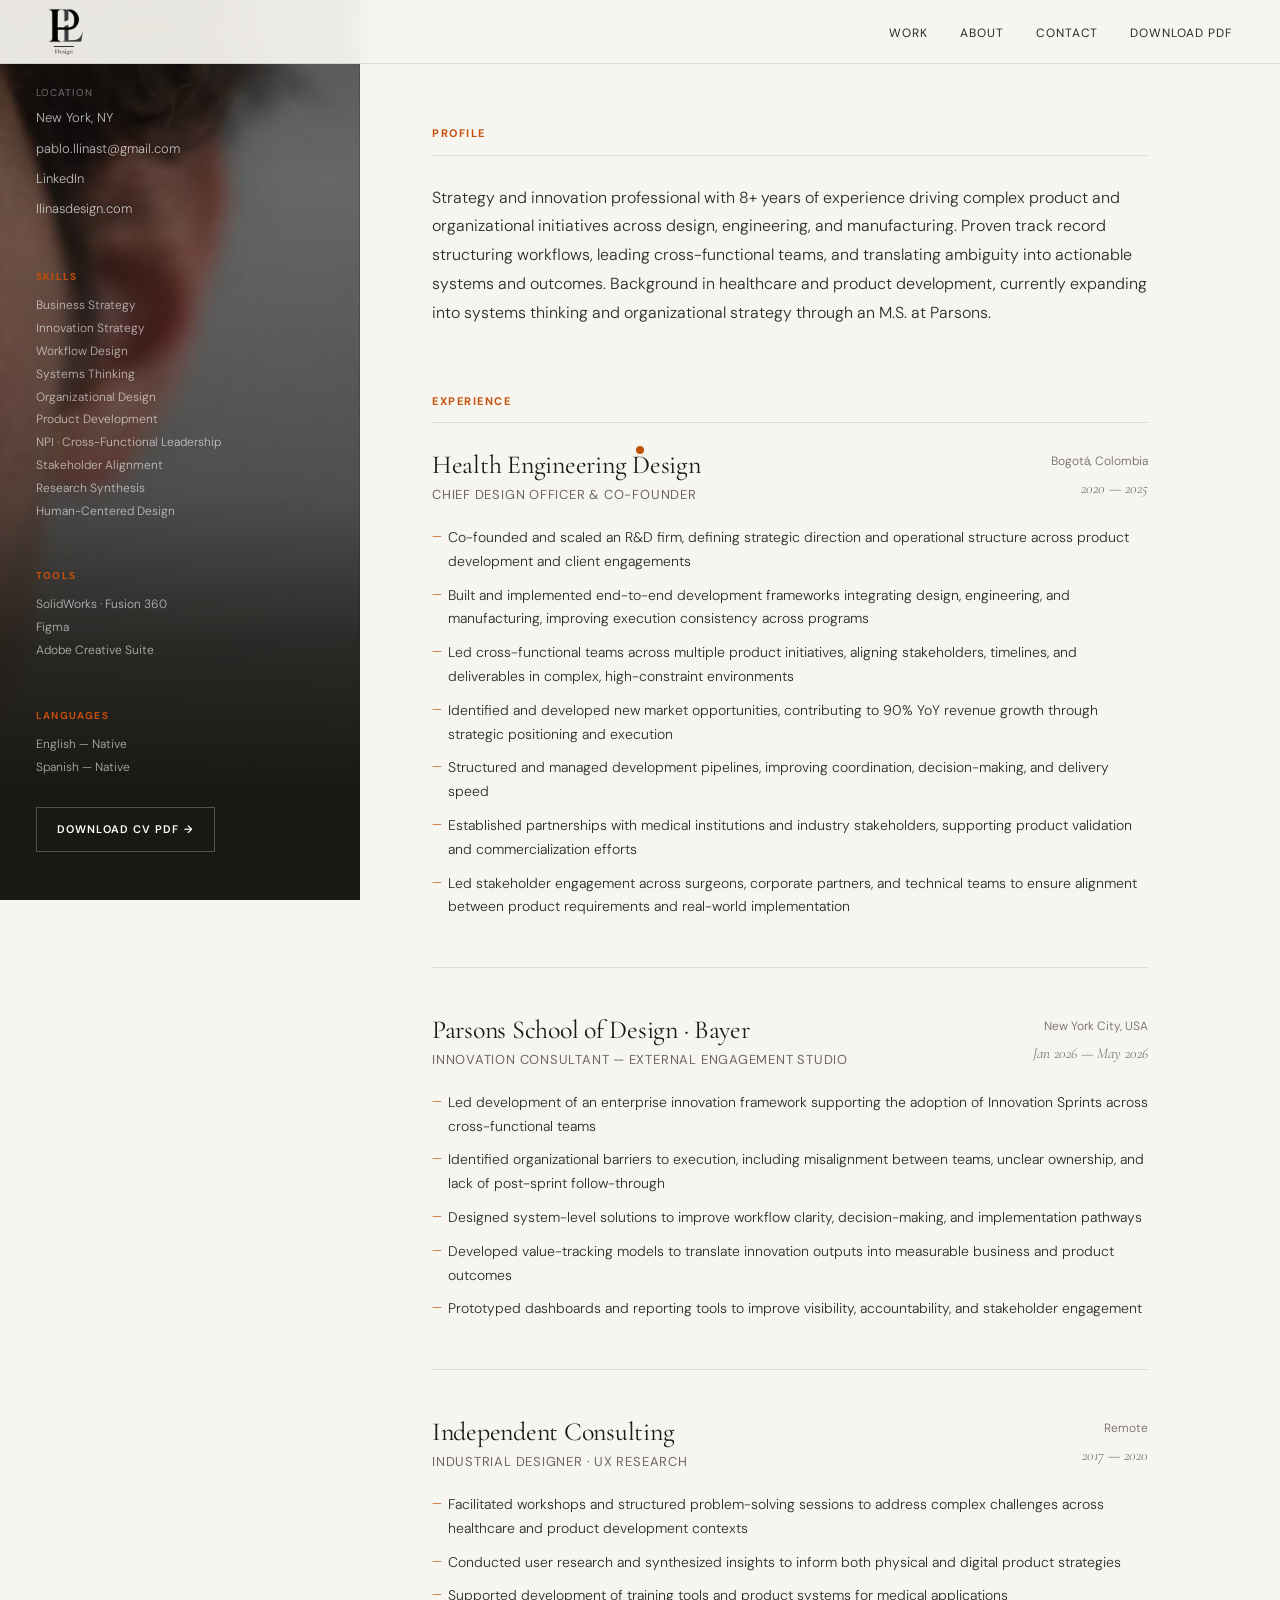
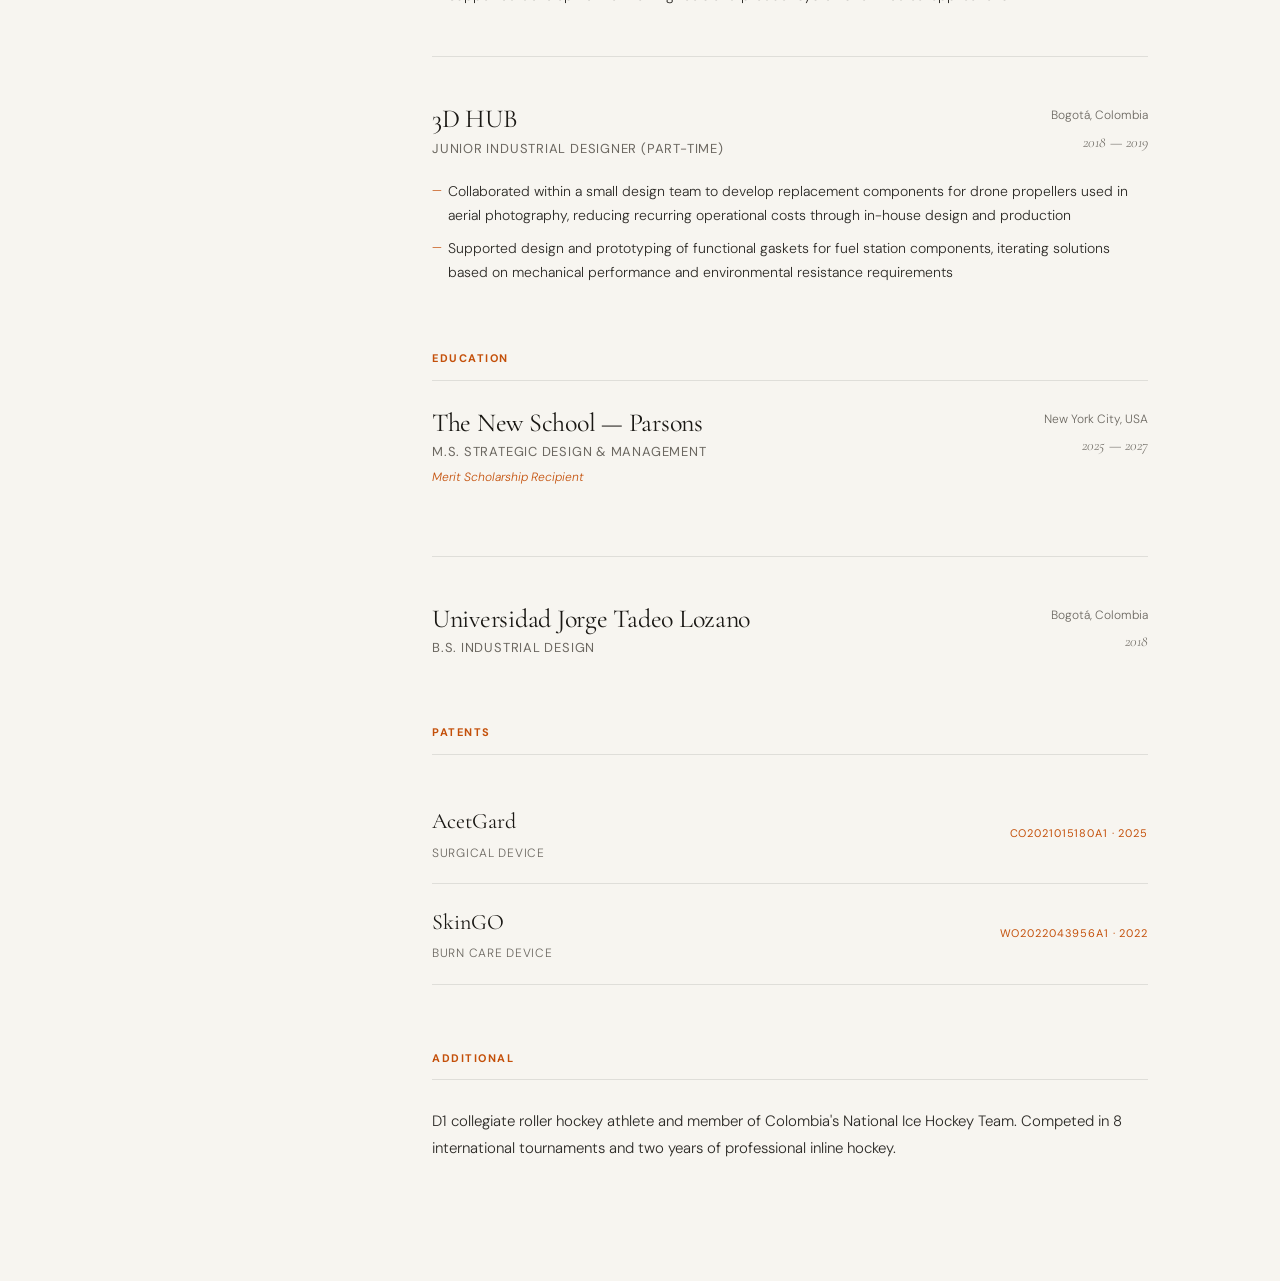
==== cv.html @ 73ed180d "CV: full-height photo background, fixed nav, remove AI tools Co-Authored-By: Claude Sonnet 4.6 <nore" ====
<!DOCTYPE html>
<html lang="en">
<head>
  <meta charset="UTF-8">
  <meta name="viewport" content="width=device-width, initial-scale=1.0">
  <title>CV — Pablo Llinas</title>
  <meta name="description" content="Pablo Llinas — Strategy and innovation professional. CV and background.">
  <link rel="icon" type="image/svg+xml" href="images/favicon.svg">
  <link rel="stylesheet" href="css/style.css">
  <link rel="stylesheet" href="css/cv.css">
</head>

<body class="cv-page">

  <!-- NAV -->
  <header class="nav" role="banner">
    <a href="index.html" class="nav__logo" aria-label="Pablo Llinas — Home">
      <img src="images/logo-pl-light.png" class="nav__logo-img nav__logo-img--light" alt="PL">
      <img src="images/logo-pl-dark.png"  class="nav__logo-img nav__logo-img--dark"  alt="PL">
    </a>
    <nav aria-label="Primary navigation">
      <ul class="nav__links">
        <li><a href="index.html#work"    class="nav__link">Work</a></li>
        <li><a href="index.html#about"   class="nav__link">About</a></li>
        <li><a href="index.html#contact" class="nav__link">Contact</a></li>
        <li>
          <a href="files/pablo-llinas-cv.pdf"
             class="nav__link nav__link--cta"
             target="_blank"
             rel="noopener noreferrer">Download PDF</a>
        </li>
      </ul>
    </nav>
  </header>

  <!-- CV LAYOUT -->
  <main class="cv-main">

    <!-- LEFT SIDEBAR — Portrait -->
    <aside class="cv-sidebar">
      <div class="cv-sidebar__photo-wrap">
        <img src="images/cv-hero.jpg" alt="Pablo Llinas" class="cv-sidebar__photo">
        <div class="cv-sidebar__photo-overlay"></div>
      </div>

      <div class="cv-sidebar__info">
        <h1 class="cv-sidebar__name">Pablo<br>Llinas</h1>
        <p class="cv-sidebar__title">Strategy · Innovation · Product</p>

        <div class="cv-sidebar__divider"></div>

        <ul class="cv-sidebar__contact">
          <li>
            <span class="cv-sidebar__contact-label">Location</span>
            <span class="cv-sidebar__contact-value">New York, NY</span>
          </li>
          <li>
            <a href="mailto:pablo.llinast@gmail.com" class="cv-sidebar__contact-link">
              pablo.llinast@gmail.com
            </a>
          </li>
          <li>
            <a href="https://www.linkedin.com/in/pablo-llinas-tono/" class="cv-sidebar__contact-link" target="_blank" rel="noopener noreferrer">
              LinkedIn
            </a>
          </li>
          <li>
            <a href="index.html" class="cv-sidebar__contact-link">
              llinasdesign.com
            </a>
          </li>
        </ul>

        <div class="cv-sidebar__divider"></div>

        <div class="cv-sidebar__skills">
          <p class="cv-sidebar__skills-label">Skills</p>
          <ul class="cv-sidebar__skills-list">
            <li>Business Strategy</li>
            <li>Innovation Strategy</li>
            <li>Workflow Design</li>
            <li>Systems Thinking</li>
            <li>Organizational Design</li>
            <li>Product Development</li>
            <li>NPI · Cross-Functional Leadership</li>
            <li>Stakeholder Alignment</li>
            <li>Research Synthesis</li>
            <li>Human-Centered Design</li>
          </ul>
        </div>

        <div class="cv-sidebar__divider"></div>

        <div class="cv-sidebar__tools">
          <p class="cv-sidebar__skills-label">Tools</p>
          <ul class="cv-sidebar__skills-list">
            <li>SolidWorks · Fusion 360</li>
            <li>Figma</li>
            <li>Adobe Creative Suite</li>
          </ul>
        </div>


        <div class="cv-sidebar__divider"></div>

        <div class="cv-sidebar__languages">
          <p class="cv-sidebar__skills-label">Languages</p>
          <ul class="cv-sidebar__skills-list">
            <li>English — Native</li>
            <li>Spanish — Native</li>
          </ul>
        </div>

        <div class="cv-sidebar__download">
          <a href="files/pablo-llinas-cv.pdf" class="cv-download-btn" target="_blank" rel="noopener noreferrer">
            Download CV PDF →
          </a>
        </div>
      </div>
    </aside>

    <!-- RIGHT CONTENT — CV Body -->
    <div class="cv-content">

      <!-- Profile -->
      <section class="cv-section">
        <p class="cv-section__eyebrow">Profile</p>
        <p class="cv-section__body cv-section__body--lead">
          Strategy and innovation professional with 8+ years of experience driving complex product and organizational initiatives across design, engineering, and manufacturing. Proven track record structuring workflows, leading cross-functional teams, and translating ambiguity into actionable systems and outcomes. Background in healthcare and product development, currently expanding into systems thinking and organizational strategy through an M.S. at Parsons.
        </p>
      </section>

      <!-- Experience -->
      <section class="cv-section">
        <p class="cv-section__eyebrow">Experience</p>

        <div class="cv-role">
          <div class="cv-role__header">
            <div class="cv-role__left">
              <h2 class="cv-role__company">Health Engineering Design</h2>
              <p class="cv-role__title">Chief Design Officer & Co-Founder</p>
            </div>
            <div class="cv-role__right">
              <p class="cv-role__location">Bogotá, Colombia</p>
              <p class="cv-role__date">2020 — 2025</p>
            </div>
          </div>
          <ul class="cv-role__bullets">
            <li>Co-founded and scaled an R&D firm, defining strategic direction and operational structure across product development and client engagements</li>
            <li>Built and implemented end-to-end development frameworks integrating design, engineering, and manufacturing, improving execution consistency across programs</li>
            <li>Led cross-functional teams across multiple product initiatives, aligning stakeholders, timelines, and deliverables in complex, high-constraint environments</li>
            <li>Identified and developed new market opportunities, contributing to 90% YoY revenue growth through strategic positioning and execution</li>
            <li>Structured and managed development pipelines, improving coordination, decision-making, and delivery speed</li>
            <li>Established partnerships with medical institutions and industry stakeholders, supporting product validation and commercialization efforts</li>
            <li>Led stakeholder engagement across surgeons, corporate partners, and technical teams to ensure alignment between product requirements and real-world implementation</li>
          </ul>
        </div>

        <div class="cv-role">
          <div class="cv-role__header">
            <div class="cv-role__left">
              <h2 class="cv-role__company">Parsons School of Design · Bayer</h2>
              <p class="cv-role__title">Innovation Consultant — External Engagement Studio</p>
            </div>
            <div class="cv-role__right">
              <p class="cv-role__location">New York City, USA</p>
              <p class="cv-role__date">Jan 2026 — May 2026</p>
            </div>
          </div>
          <ul class="cv-role__bullets">
            <li>Led development of an enterprise innovation framework supporting the adoption of Innovation Sprints across cross-functional teams</li>
            <li>Identified organizational barriers to execution, including misalignment between teams, unclear ownership, and lack of post-sprint follow-through</li>
            <li>Designed system-level solutions to improve workflow clarity, decision-making, and implementation pathways</li>
            <li>Developed value-tracking models to translate innovation outputs into measurable business and product outcomes</li>
            <li>Prototyped dashboards and reporting tools to improve visibility, accountability, and stakeholder engagement</li>
          </ul>
        </div>

        <div class="cv-role">
          <div class="cv-role__header">
            <div class="cv-role__left">
              <h2 class="cv-role__company">Independent Consulting</h2>
              <p class="cv-role__title">Industrial Designer · UX Research</p>
            </div>
            <div class="cv-role__right">
              <p class="cv-role__location">Remote</p>
              <p class="cv-role__date">2017 — 2020</p>
            </div>
          </div>
          <ul class="cv-role__bullets">
            <li>Facilitated workshops and structured problem-solving sessions to address complex challenges across healthcare and product development contexts</li>
            <li>Conducted user research and synthesized insights to inform both physical and digital product strategies</li>
            <li>Supported development of training tools and product systems for medical applications</li>
          </ul>
        </div>

        <div class="cv-role">
          <div class="cv-role__header">
            <div class="cv-role__left">
              <h2 class="cv-role__company">3D HUB</h2>
              <p class="cv-role__title">Junior Industrial Designer (Part-Time)</p>
            </div>
            <div class="cv-role__right">
              <p class="cv-role__location">Bogotá, Colombia</p>
              <p class="cv-role__date">2018 — 2019</p>
            </div>
          </div>
          <ul class="cv-role__bullets">
            <li>Collaborated within a small design team to develop replacement components for drone propellers used in aerial photography, reducing recurring operational costs through in-house design and production</li>
            <li>Supported design and prototyping of functional gaskets for fuel station components, iterating solutions based on mechanical performance and environmental resistance requirements</li>
          </ul>
        </div>

      </section>

      <!-- Education -->
      <section class="cv-section">
        <p class="cv-section__eyebrow">Education</p>

        <div class="cv-role">
          <div class="cv-role__header">
            <div class="cv-role__left">
              <h2 class="cv-role__company">The New School — Parsons</h2>
              <p class="cv-role__title">M.S. Strategic Design & Management</p>
              <p class="cv-role__note">Merit Scholarship Recipient</p>
            </div>
            <div class="cv-role__right">
              <p class="cv-role__location">New York City, USA</p>
              <p class="cv-role__date">2025 — 2027</p>
            </div>
          </div>
        </div>

        <div class="cv-role">
          <div class="cv-role__header">
            <div class="cv-role__left">
              <h2 class="cv-role__company">Universidad Jorge Tadeo Lozano</h2>
              <p class="cv-role__title">B.S. Industrial Design</p>
            </div>
            <div class="cv-role__right">
              <p class="cv-role__location">Bogotá, Colombia</p>
              <p class="cv-role__date">2018</p>
            </div>
          </div>
        </div>
      </section>

      <!-- Patents -->
      <section class="cv-section">
        <p class="cv-section__eyebrow">Patents</p>

        <div class="cv-patents">
          <div class="cv-patent">
            <div class="cv-patent__left">
              <p class="cv-patent__name">AcetGard</p>
              <p class="cv-patent__desc">Surgical Device</p>
            </div>
            <p class="cv-patent__number">CO2021015180A1 · 2025</p>
          </div>
          <div class="cv-patent">
            <div class="cv-patent__left">
              <p class="cv-patent__name">SkinGO</p>
              <p class="cv-patent__desc">Burn Care Device</p>
            </div>
            <p class="cv-patent__number">WO2022043956A1 · 2022</p>
          </div>
        </div>
      </section>

      <!-- Additional -->
      <section class="cv-section cv-section--last">
        <p class="cv-section__eyebrow">Additional</p>
        <p class="cv-section__body">
          D1 collegiate roller hockey athlete and member of Colombia's National Ice Hockey Team. Competed in 8 international tournaments and two years of professional inline hockey.
        </p>
      </section>

    </div>
  </main>

  <script src="js/main.js" defer></script>

</body>
</html>
---- css/style.css ----
/* =============================================================================
   PABLO LLINAS — Portfolio
   style.css
   ============================================================================= */

/* --- Google Fonts ---------------------------------------------------------- */
@import url('https://fonts.googleapis.com/css2?family=Cormorant+Garamond:ital,wght@0,300;0,400;0,500;0,600;1,300;1,400;1,500;1,600&family=DM+Sans:wght@300;400;500&display=swap');


/* =============================================================================
   CUSTOM PROPERTIES
   ============================================================================= */
:root {
  /* Colors */
  --white:          #FFFFFF;
  --off-white:      #F7F5F0;
  --black:          #000000;
  --warm-black:     #1A1814;
  --dark-charcoal:  #2C2A26;
  --mid-gray:       #6B6760;
  --light-gray:     #E8E6E1;
  --border:         rgba(26, 24, 20, 0.1);
  --accent:         #C4500A;

  /* Typography */
  --font-body:    'DM Sans', system-ui, sans-serif;
  --font-heading: 'Cormorant Garamond', Georgia, serif;

  /* Spacing */
  --space-xs:  8px;
  --space-sm:  16px;
  --space-md:  32px;
  --space-lg:  64px;
  --space-xl:  96px;
  --space-xxl: 160px;

  /* Nav */
  --nav-height: 64px;

  /* Transitions */
  --transition-base: 0.3s ease;
  --transition-slow: 0.6s ease;
}


/* =============================================================================
   RESET & BASE
   ============================================================================= */
*,
*::before,
*::after {
  box-sizing: border-box;
  margin: 0;
  padding: 0;
}

html {
  font-size: 16px;
  scroll-behavior: smooth;
  -webkit-text-size-adjust: 100%;
}

body {
  font-family: var(--font-body);
  font-weight: 300;
  font-size: 1rem;
  line-height: 1.7;
  color: var(--warm-black);
  background-color: var(--off-white);
  -webkit-font-smoothing: antialiased;
  -moz-osx-font-smoothing: grayscale;
  text-rendering: optimizeLegibility;
}

img,
video {
  max-width: 100%;
  display: block;
}

a {
  color: inherit;
  text-decoration: none;
}

ul,
ol {
  list-style: none;
}

button {
  font-family: inherit;
  cursor: pointer;
  border: none;
  background: none;
}

input,
textarea {
  font-family: inherit;
}


/* =============================================================================
   TYPOGRAPHY
   ============================================================================= */
h1, h2, h3, h4, h5, h6 {
  font-family: var(--font-heading);
  font-weight: 300;
  line-height: 1.1;
  letter-spacing: -0.02em;
  color: var(--warm-black);
}

h1 { font-size: clamp(56px, 7vw, 96px); }
h2 { font-size: clamp(36px, 4vw, 56px); }
h3 { font-size: clamp(28px, 3vw, 40px); }
h4 { font-size: clamp(22px, 2.5vw, 32px); }
h5 { font-size: 1.25rem; }
h6 { font-size: 1rem; }

p {
  font-size: 1rem;
  font-weight: 300;
  line-height: 1.7;
  color: var(--dark-charcoal);
}

.label {
  font-family: var(--font-body);
  font-size: 13px;
  font-weight: 700;
  text-transform: uppercase;
  letter-spacing: 0.12em;
  color: var(--accent);
}

.caption {
  font-size: 13px;
  font-weight: 300;
  color: var(--mid-gray);
  line-height: 1.5;
}


/* =============================================================================
   ANIMATIONS
   ============================================================================= */
@keyframes fadeUp {
  from {
    opacity: 0;
    transform: translateY(24px);
  }
  to {
    opacity: 1;
    transform: translateY(0);
  }
}

@keyframes heroImageReveal {
  from { opacity: 0.2; }
  to   { opacity: 1; }
}

.fade-up {
  animation: fadeUp 0.7s ease both;
}

.fade-up--delay-1 { animation-delay: 0.15s; }
.fade-up--delay-2 { animation-delay: 0.30s; }
.fade-up--delay-3 { animation-delay: 0.45s; }


/* =============================================================================
   LAYOUT UTILITIES
   ============================================================================= */
.container {
  max-width: 1400px;
  margin-inline: auto;
  padding-inline: 48px;
}

.section {
  max-width: 1400px;
  margin-inline: auto;
  padding: var(--space-xl) 48px;
}

.grid-2 {
  display: grid;
  grid-template-columns: 1fr 1fr;
  gap: var(--space-md);
}

.grid-3 {
  display: grid;
  grid-template-columns: repeat(3, 1fr);
  gap: var(--space-md);
}


/* =============================================================================
   NAVIGATION
   ============================================================================= */
.nav {
  position: fixed;
  top: 0;
  left: 0;
  right: 0;
  z-index: 100;
  height: var(--nav-height);
  display: flex;
  align-items: center;
  justify-content: space-between;
  padding-inline: 48px;
  background: transparent;
  backdrop-filter: none;
  -webkit-backdrop-filter: none;
  border-bottom: 0.5px solid transparent;
  transition: background 0.4s ease, border-color 0.4s ease, backdrop-filter 0.4s ease;
}

.nav__logo {
  font-family: var(--font-heading);
  font-size: 20px;
  font-weight: 400;
  letter-spacing: -0.01em;
  color: var(--white);
  display: flex;
  align-items: center;
  position: relative;
  height: var(--nav-height);
}

.nav__logo-img {
  height: 48px;
  width: auto;
  display: block;
  transition: opacity 0.3s ease;
}

/* Light logo visible by default (over dark hero) */
.nav__logo-img--light { opacity: 1; }
.nav__logo-img--dark  {
  opacity: 0;
  position: absolute;
  top: 50%;
  left: 0;
  transform: translateY(-50%);
  transition: opacity 0.3s ease;
}

.nav__links {
  display: flex;
  align-items: center;
  gap: var(--space-md);
}

.nav__link {
  font-family: var(--font-body);
  font-size: 12px;
  font-weight: 400;
  text-transform: uppercase;
  letter-spacing: 0.08em;
  color: rgba(255, 255, 255, 0.85);
  transition: color var(--transition-base);
}

.nav__link:hover {
  color: var(--accent);
}

.nav__link--active {
  color: var(--warm-black);
}

.nav__cta {
  font-family: var(--font-body);
  font-size: 12px;
  font-weight: 400;
  text-transform: uppercase;
  letter-spacing: 0.08em;
  color: var(--white);
  background: var(--warm-black);
  padding: 8px 20px;
  transition: background var(--transition-base);
}

.nav__cta:hover {
  background: var(--accent);
}


/* =============================================================================
   HERO
   ============================================================================= */
.hero {
  position: relative;
  height: 100vh;
  min-height: 600px;
  background: var(--black);
  overflow: hidden;
  display: flex;
  align-items: flex-end;
}

.hero__image {
  position: absolute;
  inset: 0;
  width: 100%;
  height: 100%;
  object-fit: cover;
  object-position: center;
  animation: heroImageReveal 8s ease both;
}

.hero__overlay {
  position: absolute;
  inset: 0;
  background: rgba(0, 0, 0, 0.15);
}

.hero__content {
  position: relative;
  z-index: 2;
  padding: var(--space-lg);
  max-width: 800px;
}

.hero__eyebrow {
  font-family: var(--font-body);
  font-size: 14px;
  font-weight: 400;
  text-transform: uppercase;
  letter-spacing: 0.12em;
  color: rgba(255, 255, 255, 0.70);
  margin-bottom: var(--space-sm);
  animation: fadeUp 0.7s ease 0.1s both;
}

.hero__heading {
  font-family: var(--font-heading);
  font-size: 96px;
  font-weight: 300;
  line-height: 1.0;
  letter-spacing: -0.02em;
  color: var(--white);
  animation: fadeUp 0.7s ease 0.25s both;
}

.hero__subtext {
  font-family: var(--font-body);
  font-size: 14px;
  font-weight: 400;
  text-transform: uppercase;
  letter-spacing: 0.12em;
  color: rgba(255, 255, 255, 0.70);
  margin-top: var(--space-md);
  animation: fadeUp 0.7s ease 0.40s both;
}

.hero__scroll {
  position: absolute;
  bottom: var(--space-lg);
  right: var(--space-lg);
  z-index: 2;
  display: flex;
  align-items: center;
  gap: var(--space-xs);
  font-family: var(--font-body);
  font-size: 11px;
  font-weight: 400;
  text-transform: uppercase;
  letter-spacing: 0.10em;
  color: rgba(255, 255, 255, 0.60);
  animation: fadeUp 0.7s ease 0.55s both;
}


/* =============================================================================
   PROJECT CARDS
   ============================================================================= */
.projects {
  background: var(--warm-black);
}

.projects__grid {
  display: grid;
  grid-template-columns: 1fr 1fr;
  gap: 1px;
  background: var(--border);
}

.projects__grid--full {
  grid-template-columns: 1fr;
}

.card {
  position: relative;
  overflow: hidden;
  min-height: 500px;
  background: var(--black);
  display: flex;
  align-items: flex-end;
}

.card--tall {
  min-height: 680px;
}

.card__image {
  position: absolute;
  inset: 0;
  width: 100%;
  height: 100%;
  object-fit: cover;
  object-position: center;
  transition: transform var(--transition-slow);
  will-change: transform;
}

.card__overlay {
  position: absolute;
  inset: 0;
  background: linear-gradient(
    to top,
    rgba(0, 0, 0, 0.70) 0%,
    rgba(0, 0, 0, 0.20) 50%,
    transparent 100%
  );
}

.card__content {
  position: relative;
  z-index: 2;
  padding: var(--space-md);
}

.card__category {
  font-family: var(--font-body);
  font-size: 11px;
  font-weight: 500;
  text-transform: uppercase;
  letter-spacing: 0.10em;
  color: var(--accent);
  margin-bottom: var(--space-xs);
}

.card__title {
  font-family: var(--font-heading);
  font-size: 48px;
  font-weight: 300;
  line-height: 1.05;
  letter-spacing: -0.02em;
  color: var(--white);
}

.card__meta {
  margin-top: var(--space-xs);
  font-family: var(--font-body);
  font-size: 12px;
  font-weight: 300;
  letter-spacing: 0.04em;
  color: rgba(255, 255, 255, 0.60);
}

.card:hover .card__image {
  transform: scale(1.03);
}

.card__arrow {
  position: absolute;
  top: var(--space-md);
  right: var(--space-md);
  z-index: 2;
  width: 40px;
  height: 40px;
  display: flex;
  align-items: center;
  justify-content: center;
  background: rgba(255, 255, 255, 0.10);
  color: var(--white);
  opacity: 0;
  transform: translateY(4px);
  transition: opacity var(--transition-base), transform var(--transition-base), background var(--transition-base);
}

.card:hover .card__arrow {
  opacity: 1;
  transform: translateY(0);
}

.card:hover .card__arrow:hover {
  background: var(--accent);
}


/* =============================================================================
   ABOUT SECTION
   ============================================================================= */
.about {
  background: var(--off-white);
}

.about__grid {
  display: grid;
  grid-template-columns: 1fr 1fr;
  gap: 0;
  align-items: stretch;
}

.about__image-wrap {
  overflow: hidden;
  min-height: 600px;
}

.about__image {
  width: 100%;
  height: 100%;
  object-fit: cover;
  object-position: center;
}

.about__content {
  padding: var(--space-lg);
  display: flex;
  flex-direction: column;
  justify-content: center;
}

.about__eyebrow {
  font-family: var(--font-body);
  font-size: 13px;
  font-weight: 700;
  text-transform: uppercase;
  letter-spacing: 0.12em;
  color: var(--accent);
  margin-bottom: var(--space-md);
}

.about__heading {
  font-family: var(--font-heading);
  font-size: 56px;
  font-weight: 300;
  line-height: 1.1;
  letter-spacing: -0.02em;
  color: var(--warm-black);
  margin-bottom: var(--space-md);
}

.about__body {
  font-family: var(--font-body);
  font-size: 16px;
  font-weight: 300;
  line-height: 1.9;
  color: var(--dark-charcoal);
  margin-bottom: var(--space-md);
}

.about__body + .about__body {
  margin-top: calc(-1 * var(--space-xs));
}


/* =============================================================================
   SERVICES / CAPABILITIES
   ============================================================================= */
.services {
  background: var(--warm-black);
  color: var(--white);
}

.services .section-heading {
  color: var(--white);
}

.services__list {
  border-top: 0.5px solid rgba(255, 255, 255, 0.12);
}

.service-item {
  display: flex;
  align-items: baseline;
  justify-content: space-between;
  gap: var(--space-md);
  padding: var(--space-md) 0;
  border-bottom: 0.5px solid rgba(255, 255, 255, 0.12);
  transition: color var(--transition-base);
}

.service-item:hover {
  color: var(--light-gray);
}

.service-item__number {
  font-family: var(--font-body);
  font-size: 11px;
  font-weight: 300;
  color: rgba(255, 255, 255, 0.40);
  min-width: 32px;
}

.service-item__name {
  font-family: var(--font-heading);
  font-size: 36px;
  font-weight: 300;
  letter-spacing: -0.01em;
  color: var(--white);
  flex: 1;
}

.service-item__desc {
  font-family: var(--font-body);
  font-size: 13px;
  font-weight: 300;
  color: rgba(255, 255, 255, 0.55);
  max-width: 280px;
  text-align: right;
}


/* =============================================================================
   SECTION HEADERS
   ============================================================================= */
.section-header {
  display: flex;
  align-items: flex-end;
  justify-content: space-between;
  margin-bottom: var(--space-lg);
}

.section-eyebrow {
  font-family: var(--font-body);
  font-size: 13px;
  font-weight: 700;
  text-transform: uppercase;
  letter-spacing: 0.12em;
  color: var(--accent);
  margin-bottom: var(--space-xs);
}

.section-heading {
  font-family: var(--font-heading);
  font-size: clamp(36px, 4vw, 56px);
  font-weight: 300;
  line-height: 1.1;
  letter-spacing: -0.02em;
  color: var(--warm-black);
}


/* =============================================================================
   BUTTONS
   ============================================================================= */
.btn {
  display: inline-flex;
  align-items: center;
  gap: var(--space-xs);
  font-family: var(--font-body);
  font-size: 13px;
  font-weight: 400;
  text-transform: uppercase;
  letter-spacing: 0.08em;
  padding: 14px 32px;
  border-radius: 0;
  transition: background var(--transition-base), color var(--transition-base);
  cursor: pointer;
}

.btn--primary {
  background: var(--warm-black);
  color: var(--white);
}

.btn--primary:hover {
  background: var(--accent);
  color: var(--white);
}

.btn--outline {
  background: transparent;
  color: var(--warm-black);
  border: 0.5px solid var(--warm-black);
}

.btn--outline:hover {
  background: var(--warm-black);
  color: var(--white);
}

.btn--ghost {
  background: transparent;
  color: var(--white);
  border: 0.5px solid rgba(255, 255, 255, 0.4);
  padding: 12px 28px;
}

.btn--ghost:hover {
  background: var(--white);
  color: var(--warm-black);
}


/* =============================================================================
   FOOTER
   ============================================================================= */
.footer {
  border-top: 0.5px solid var(--border);
  background: var(--off-white);
}

.footer__inner {
  display: grid;
  grid-template-columns: repeat(4, 1fr);
  gap: var(--space-md);
  align-items: start;
  padding: 48px 48px 16px;
  max-width: 1400px;
  margin-inline: auto;
}

.footer__logo {
  font-family: var(--font-heading);
  font-size: 20px;
  font-weight: 400;
  color: var(--warm-black);
  margin-bottom: var(--space-xs);
}

.footer__logo-img {
  height: 72px;
  width: auto;
  display: block;
}

.footer__social {
  display: flex;
  gap: var(--space-sm);
  margin-top: var(--space-xs);
}

.footer__social-link {
  display: flex;
  align-items: center;
  color: var(--mid-gray);
  transition: color var(--transition-base);
}

.footer__social-link:hover {
  color: var(--accent);
}

.footer__tagline {
  font-family: var(--font-body);
  font-size: 13px;
  font-weight: 300;
  color: var(--mid-gray);
  line-height: 1.6;
}

.footer__heading {
  font-family: var(--font-body);
  font-size: 11px;
  font-weight: 500;
  text-transform: uppercase;
  letter-spacing: 0.10em;
  color: var(--warm-black);
  margin-bottom: var(--space-sm);
}

.footer__link {
  display: block;
  font-family: var(--font-body);
  font-size: 13px;
  font-weight: 300;
  color: var(--mid-gray);
  margin-bottom: 8px;
  transition: color var(--transition-base);
}

.footer__link:hover {
  color: var(--accent);
}

.footer__email {
  font-family: var(--font-body);
  font-size: 13px;
  font-weight: 300;
  color: var(--dark-charcoal);
  transition: color var(--transition-base);
}

.footer__email:hover {
  color: var(--accent);
}

.footer__bottom {
  max-width: 1400px;
  margin-inline: auto;
  padding: 8px 48px 24px;
  border-top: 0.5px solid var(--border);
  display: flex;
  align-items: center;
  justify-content: space-between;
}

.footer__copy {
  font-family: var(--font-body);
  font-size: 13px;
  font-weight: 300;
  color: var(--mid-gray);
}


/* =============================================================================
   HERO — LINE SPANS
   ============================================================================= */
.hero__line {
  display: block;
}

.projects .section-eyebrow {
  color: var(--accent);
}

.projects .section-heading {
  color: var(--white);
}

.projects .btn--ghost {
  color: var(--white);
  border-color: rgba(255, 255, 255, 0.4);
}

/* Tighten portfolio header padding */
.projects > .section {
  padding-top: var(--space-lg);
  padding-bottom: var(--space-md);
}

/* Section heading sub — tagline after slash */
.section-heading-sub {
  font-family: var(--font-heading);
  font-size: clamp(18px, 2vw, 28px);
  font-weight: 300;
  font-style: italic;
  color: rgba(255, 255, 255, 0.45);
  letter-spacing: -0.01em;
}




/* =============================================================================
   ABOUT — CREDENTIALS & CTA
   ============================================================================= */
.about__image-placeholder {
  width: 100%;
  height: 100%;
  min-height: 600px;
  background: var(--light-gray);
}

.about__credentials {
  margin-bottom: var(--space-md);
  border-top: 0.5px solid var(--border);
}

.about__credential {
  display: flex;
  flex-direction: column;
  gap: 2px;
  padding: var(--space-sm) 0;
  border-bottom: 0.5px solid var(--border);
}

.about__credential-title {
  font-family: var(--font-body);
  font-size: 14px;
  font-weight: 400;
  color: var(--warm-black);
}

.about__credential-meta {
  font-family: var(--font-body);
  font-size: 13px;
  font-weight: 300;
  color: var(--mid-gray);
}

.about__cta {
  font-family: var(--font-body);
  font-size: 13px;
  font-weight: 400;
  text-transform: uppercase;
  letter-spacing: 0.08em;
  color: var(--warm-black);
  display: inline-flex;
  align-items: center;
  gap: 6px;
  transition: color var(--transition-base);
}

.about__cta:hover {
  color: var(--accent);
}


/* =============================================================================
   PROJECT CARDS
   ============================================================================= */
.project-card {
  position: relative;
  overflow: hidden;
  background: var(--black);
  display: block;
  min-height: 560px;
}

.project-card--full {
  width: 100%;
}

.project-card--half {
  min-height: 500px;
}

.project-card--color {
  background: var(--card-bg, var(--dark-charcoal));
}

.project-card__row {
  display: grid;
  grid-template-columns: 1fr 1fr;
  gap: 1px;
  background: var(--border);
}

.project-card__link {
  display: flex;
  align-items: flex-end;
  width: 100%;
  height: 100%;
  min-height: inherit;
  position: relative;
  overflow: hidden;
}

.project-card__image {
  position: absolute;
  inset: 0;
  width: 100%;
  height: 100%;
  object-fit: cover;
  object-position: center;
  transition: transform var(--transition-slow);
  will-change: transform;
}

.project-card__overlay {
  position: absolute;
  inset: 0;
  background: linear-gradient(
    to top,
    rgba(0, 0, 0, 0.72) 0%,
    rgba(0, 0, 0, 0.24) 50%,
    transparent 100%
  );
}

.project-card__overlay--color {
  background: linear-gradient(
    to top,
    rgba(0, 0, 0, 0.60) 0%,
    rgba(0, 0, 0, 0.10) 60%,
    transparent 100%
  );
}

.project-card__content {
  position: relative;
  z-index: 2;
  padding: var(--space-md);
  flex: 1;
  align-self: flex-end;
  transition: opacity var(--transition-base);
}

.project-card__title {
  font-family: var(--font-heading);
  font-size: 48px;
  font-weight: 300;
  line-height: 1.05;
  letter-spacing: -0.02em;
  color: var(--white);
  opacity: 0.75;
  transition: opacity var(--transition-base);
}

.project-card:hover .project-card__title {
  opacity: 1;
}

.project-card:hover .project-card__category {
  opacity: 1;
}

.project-card__category {
  color: var(--accent);
  font-weight: 400;
  opacity: 1;
  transition: opacity var(--transition-base);
}


.project-card__arrow {
  position: absolute;
  top: 50%;
  left: 50%;
  z-index: 2;
  width: 48px;
  height: 48px;
  display: flex;
  align-items: center;
  justify-content: center;
  background: rgba(255, 255, 255, 0.12);
  backdrop-filter: blur(4px);
  color: var(--white);
  font-size: 20px;
  opacity: 0;
  transform: translate(-50%, -50%) scale(0.85);
  transition: opacity var(--transition-base), transform var(--transition-base), background var(--transition-base);
}

.project-card:hover .project-card__image {
  transform: scale(1.03);
}

.project-card:hover .project-card__arrow {
  opacity: 1;
  transform: translate(-50%, -50%) scale(1);
}

.project-card__arrow:hover {
  background: var(--accent);
}

.project-card__subtitle {
  font-family: 'DM Sans', sans-serif;
  font-size: 13px;
  font-weight: 300;
  color: rgba(255, 255, 255, 0.5);
  letter-spacing: 0.06em;
  margin-top: 6px;
}


/* =============================================================================
   CONTACT STRIP
   ============================================================================= */
.contact {
  background: var(--warm-black);
}

.contact__inner {
  display: grid;
  grid-template-columns: 1fr 1fr;
  gap: var(--space-xxl);
  align-items: center;
}

.contact__heading {
  font-family: var(--font-heading);
  font-size: clamp(40px, 5vw, 72px);
  font-weight: 300;
  line-height: 1.08;
  letter-spacing: -0.02em;
  color: var(--white);
}

.contact__heading em {
  font-style: italic;
  color: var(--accent);
}

.contact__email {
  display: block;
  font-family: var(--font-heading);
  font-size: clamp(20px, 2.5vw, 32px);
  font-weight: 300;
  color: var(--white);
  margin-bottom: 8px;
  transition: color var(--transition-base);
}

.contact__email:hover {
  color: var(--accent);
}

.contact__phone {
  display: block;
  font-family: var(--font-body);
  font-size: 16px;
  font-weight: 300;
  color: rgba(255, 255, 255, 0.60);
  margin-bottom: var(--space-sm);
  letter-spacing: 0.04em;
  transition: color var(--transition-base);
}

.contact__phone:hover {
  color: var(--white);
}

.contact__location {
  font-family: var(--font-body);
  font-size: 13px;
  font-weight: 300;
  color: rgba(255, 255, 255, 0.50);
  text-transform: uppercase;
  letter-spacing: 0.08em;
  margin-bottom: var(--space-md);
}

.contact__social {
  display: flex;
  gap: var(--space-md);
}

.contact__social-link {
  font-family: var(--font-body);
  font-size: 12px;
  font-weight: 400;
  text-transform: uppercase;
  letter-spacing: 0.08em;
  color: rgba(255, 255, 255, 0.60);
  transition: color var(--transition-base);
}

.contact__social-link:hover {
  color: var(--white);
}


/* =============================================================================
   DIVIDERS & MISC
   ============================================================================= */
.divider {
  width: 40px;
  height: 2px;
  background: var(--accent);
  margin: var(--space-md) 0;
}

.text-accent  { color: var(--accent); }
.text-muted   { color: var(--mid-gray); }
.text-white   { color: var(--white); }

.bg-off-white   { background: var(--off-white); }
.bg-warm-black  { background: var(--warm-black); }
.bg-black       { background: var(--black); }


/* =============================================================================
   RESPONSIVE
   ============================================================================= */

/* Tablet — 1024px */
@media (max-width: 1024px) {
  .container,
  .section {
    padding-inline: 32px;
  }

  .nav {
    padding-inline: 32px;
  }

  .hero__heading {
    font-size: 72px;
  }

  .about__heading {
    font-size: 44px;
  }

  .card__title {
    font-size: 36px;
  }

  .footer__inner {
    padding: 40px 32px;
    gap: var(--space-sm);
  }

  .footer__bottom {
    padding-inline: 32px;
  }
}

/* Mobile — 768px */
@media (max-width: 768px) {
  :root {
    --space-xl:  64px;
    --space-xxl: 96px;
  }

  .container,
  .section {
    padding-inline: 20px;
  }

  .nav {
    padding-inline: 20px;
  }

  .nav__links {
    display: none;
  }

  .hero__content {
    padding: var(--space-md) 20px;
  }

  .hero__heading {
    font-size: clamp(40px, 10vw, 64px);
  }

  .projects__grid {
    grid-template-columns: 1fr;
  }

  .grid-2,
  .grid-3 {
    grid-template-columns: 1fr;
  }

  .about__grid {
    grid-template-columns: 1fr;
  }

  .about__image-wrap {
    min-height: 360px;
  }

  .about__content {
    padding: var(--space-md) 20px;
  }

  .about__heading {
    font-size: clamp(32px, 8vw, 44px);
  }

  .service-item {
    flex-wrap: wrap;
    gap: var(--space-xs);
  }

  .service-item__name {
    font-size: 28px;
  }

  .service-item__desc {
    max-width: 100%;
    text-align: left;
  }

  .section-header {
    flex-direction: column;
    align-items: flex-start;
    gap: var(--space-sm);
  }

  .footer__inner {
    grid-template-columns: 1fr;
    padding: var(--space-md) 20px;
    gap: var(--space-md);
  }

  .footer__bottom {
    padding-inline: 20px;
    flex-direction: column;
    align-items: flex-start;
    gap: var(--space-xs);
  }

  .card {
    min-height: 420px;
  }

  .card--tall {
    min-height: 500px;
  }
}

/* Small mobile — 480px */
@media (max-width: 480px) {
  .hero__heading {
    font-size: 36px;
  }

  .card__title {
    font-size: 28px;
  }

  .btn {
    width: 100%;
    justify-content: center;
  }
}

/* Project cards — tablet */
@media (max-width: 1024px) {
  .project-card {
    min-height: 460px;
  }

  .project-card__title {
    font-size: 36px;
  }
}

/* Project cards + contact — mobile */
@media (max-width: 768px) {
  .project-card__row {
    grid-template-columns: 1fr;
  }

  .project-card--half {
    min-height: 400px;
  }

  .project-card__title {
    font-size: 32px;
  }

  .about__image-placeholder {
    min-height: 320px;
  }

  .contact__inner {
    grid-template-columns: 1fr;
    gap: var(--space-lg);
  }

  .contact__social {
    gap: var(--space-md);
  }
}


/* =============================================================================
   JS-DRIVEN STATES
   ============================================================================= */

/* --- Custom cursor --------------------------------------------------------- */
#cursor {
  width: 8px;
  height: 8px;
  background: #C4500A;
  border-radius: 50%;
  position: fixed;
  pointer-events: none;
  z-index: 9999;
  transform: translate(-50%, -50%);
  transition: width 0.2s ease, height 0.2s ease, opacity 0.2s ease;
}

#cursor.cursor--hover {
  width: 24px;
  height: 24px;
}

#cursor.cursor--hidden {
  opacity: 0;
}

/* --- Nav theme — transparent always, text adapts to section background ---- */
/* Over light section */
.nav--light-bg .nav__link {
  color: var(--dark-charcoal);
}

.nav--light-bg .nav__link:hover {
  color: var(--accent);
}

.nav--light-bg .nav__logo-img--light { opacity: 0; }
.nav--light-bg .nav__logo-img--dark  { opacity: 1; }

/* --- Scroll reveal base state --------------------------------------------- */
.project-card,
.about__content,
.about__image-wrap,
.about__credential,
.contact {
  opacity: 0;
  transform: translateY(24px);
  transition: opacity 0.7s ease, transform 0.7s ease;
}

.project-card.is-visible,
.about__content.is-visible,
.about__image-wrap.is-visible,
.about__credential.is-visible,
.contact.is-visible {
  opacity: 1;
  transform: translateY(0);
}

/* Cards: full opacity after reveal — only the image dims/brightens */
.project-card.is-visible {
  opacity: 1;
}

.project-card.is-visible .project-card__image {
  opacity: 0.4;
  transition: opacity 0.4s ease, transform var(--transition-slow);
}

.project-card.is-visible:hover .project-card__image {
  opacity: 1;
}

/* About section dim at rest; hover anywhere in section brightens both halves */
.about__image-wrap.is-visible,
.about__content.is-visible {
  opacity: 0.4;
}

.about:hover .about__image-wrap.is-visible,
.about:hover .about__content.is-visible {
  opacity: 1;
}

/* Arrow must stay hidden until hover regardless of reveal state */
.project-card.is-visible .project-card__arrow {
  opacity: 0;
  transform: translate(-50%, -50%) scale(0.85);
}

.project-card.is-visible:hover .project-card__arrow {
  opacity: 1;
  transform: translate(-50%, -50%) scale(1);
}

/* Stagger credentials */
.about__credential:nth-child(2) { transition-delay: 0.1s; }
.about__credential:nth-child(3) { transition-delay: 0.2s; }

/* --- Hero lines base state ------------------------------------------------- */
.hero__eyebrow,
.hero__line {
  opacity: 0;
  transform: translateY(20px);
  transition: opacity 1.5s ease, transform 0.8s ease;
}

.hero__eyebrow.is-visible,
.hero__line.is-visible {
  opacity: 1;
  transform: translateY(0);
}

/* --- Page load ------------------------------------------------------------- */
body.is-loading {
  opacity: 0;
}

body.is-loaded {
  opacity: 1;
  transition: opacity 0.3s ease;
}
---- css/cv.css ----
/* =============================================================================
   CV PAGE — cv.css
   ============================================================================= */

/* --- Page base ------------------------------------------------------------- */
.cv-page {
  background: var(--off-white);
}

/* --- Nav override: always frosted + dark on CV page (no dark hero) --------- */
.cv-page .nav {
  background: rgba(247, 245, 240, 0.94);
  backdrop-filter: blur(12px);
  -webkit-backdrop-filter: blur(12px);
  border-bottom: 0.5px solid var(--border);
}

.cv-page .nav__link {
  color: var(--dark-charcoal);
}

.cv-page .nav__link:hover {
  color: var(--accent);
}

.cv-page .nav__logo-img--light { opacity: 0; }
.cv-page .nav__logo-img--dark  { opacity: 1; }

/* --- Main layout ----------------------------------------------------------- */
.cv-main {
  display: grid;
  grid-template-columns: 360px 1fr;
  min-height: 100vh;
  padding-top: 0; /* sidebar extends behind nav */
}


/* =============================================================================
   SIDEBAR — photo fills full height as background
   ============================================================================= */
.cv-sidebar {
  position: sticky;
  top: 0;
  height: 100vh;
  overflow-y: auto;
  background: var(--warm-black);
  display: flex;
  flex-direction: column;
  scrollbar-width: none;
}

.cv-sidebar::-webkit-scrollbar {
  display: none;
}

/* Photo — full sidebar background */
.cv-sidebar__photo-wrap {
  position: absolute;
  inset: 0;
  overflow: hidden;
  z-index: 0;
}

.cv-sidebar__photo {
  width: 100%;
  height: 100%;
  object-fit: cover;
  object-position: center 15%;
  display: block;
  opacity: 0;
  animation: cvFadeIn 1s ease 0.3s forwards;
}

.cv-sidebar__photo-overlay {
  position: absolute;
  inset: 0;
  background: linear-gradient(
    to bottom,
    rgba(26, 24, 20, 0.15) 0%,
    transparent 20%,
    rgba(26, 24, 20, 0.35) 55%,
    rgba(26, 24, 20, 0.80) 72%,
    var(--warm-black) 88%
  );
}

/* Info block — floats over photo */
.cv-sidebar__info {
  position: relative;
  z-index: 2;
  padding: calc(var(--nav-height) + 40px) 36px 48px;
  flex: 1;
  overflow-y: auto;
  scrollbar-width: none;
  display: flex;
  flex-direction: column;
  justify-content: flex-end;
}

.cv-sidebar__info::-webkit-scrollbar {
  display: none;
}

.cv-sidebar__name {
  font-family: var(--font-heading);
  font-size: 42px;
  font-weight: 300;
  line-height: 1.05;
  letter-spacing: -0.02em;
  color: var(--white);
  margin-bottom: 8px;
  opacity: 0;
  animation: cvFadeIn 0.8s ease 0.6s forwards;
}

.cv-sidebar__title {
  font-family: var(--font-body);
  font-size: 11px;
  font-weight: 500;
  text-transform: uppercase;
  letter-spacing: 0.12em;
  color: var(--accent);
  opacity: 0;
  animation: cvFadeIn 0.8s ease 0.8s forwards;
}

.cv-sidebar__divider {
  width: 32px;
  height: 1px;
  background: rgba(255, 255, 255, 0.15);
  margin: 24px 0;
}

/* Contact */
.cv-sidebar__contact {
  display: flex;
  flex-direction: column;
  gap: 8px;
}

.cv-sidebar__contact-label {
  font-family: var(--font-body);
  font-size: 10px;
  font-weight: 500;
  text-transform: uppercase;
  letter-spacing: 0.10em;
  color: rgba(255, 255, 255, 0.35);
  display: block;
  margin-bottom: 2px;
}

.cv-sidebar__contact-value {
  font-family: var(--font-body);
  font-size: 13px;
  font-weight: 300;
  color: rgba(255, 255, 255, 0.70);
}

.cv-sidebar__contact-link {
  font-family: var(--font-body);
  font-size: 13px;
  font-weight: 300;
  color: rgba(255, 255, 255, 0.70);
  transition: color 0.2s ease;
  display: block;
}

.cv-sidebar__contact-link:hover {
  color: var(--accent);
}

/* Skills / Tools / Languages */
.cv-sidebar__skills-label {
  font-family: var(--font-body);
  font-size: 10px;
  font-weight: 700;
  text-transform: uppercase;
  letter-spacing: 0.12em;
  color: var(--accent);
  margin-bottom: 12px;
}

.cv-sidebar__skills-list {
  display: flex;
  flex-direction: column;
  gap: 6px;
}

.cv-sidebar__skills-list li {
  font-family: var(--font-body);
  font-size: 12px;
  font-weight: 300;
  color: rgba(255, 255, 255, 0.65);
  line-height: 1.4;
}

/* Download button */
.cv-sidebar__download {
  margin-top: 32px;
}

.cv-download-btn {
  display: inline-block;
  font-family: var(--font-body);
  font-size: 11px;
  font-weight: 600;
  text-transform: uppercase;
  letter-spacing: 0.10em;
  color: var(--white);
  border: 0.5px solid rgba(255, 255, 255, 0.25);
  padding: 12px 20px;
  transition: background 0.2s ease, border-color 0.2s ease, color 0.2s ease;
}

.cv-download-btn:hover {
  background: var(--accent);
  border-color: var(--accent);
}


/* =============================================================================
   CONTENT
   ============================================================================= */
.cv-content {
  padding: calc(var(--nav-height) + 60px) 72px 120px;
  max-width: 860px;
}

/* Section */
.cv-section {
  margin-bottom: 64px;
  opacity: 0;
  transform: translateY(20px);
  animation: cvFadeUp 0.7s ease forwards;
}

.cv-section:nth-child(1) { animation-delay: 0.4s; }
.cv-section:nth-child(2) { animation-delay: 0.55s; }
.cv-section:nth-child(3) { animation-delay: 0.7s; }
.cv-section:nth-child(4) { animation-delay: 0.85s; }
.cv-section:nth-child(5) { animation-delay: 1.0s; }

.cv-section--last {
  margin-bottom: 0;
}

.cv-section__eyebrow {
  font-family: var(--font-body);
  font-size: 11px;
  font-weight: 700;
  text-transform: uppercase;
  letter-spacing: 0.14em;
  color: var(--accent);
  margin-bottom: 28px;
  padding-bottom: 12px;
  border-bottom: 0.5px solid var(--border);
}

.cv-section__body {
  font-family: var(--font-body);
  font-size: 15px;
  font-weight: 300;
  line-height: 1.75;
  color: var(--dark-charcoal);
}

.cv-section__body--lead {
  font-size: 16px;
  line-height: 1.8;
}

/* Role */
.cv-role {
  margin-bottom: 48px;
  padding-bottom: 48px;
  border-bottom: 0.5px solid var(--border);
}

.cv-role:last-child {
  border-bottom: none;
  padding-bottom: 0;
}

.cv-role__header {
  display: flex;
  justify-content: space-between;
  align-items: flex-start;
  gap: 24px;
  margin-bottom: 20px;
}

.cv-role__left {
  flex: 1;
}

.cv-role__right {
  text-align: right;
  flex-shrink: 0;
}

.cv-role__company {
  font-family: var(--font-heading);
  font-size: 26px;
  font-weight: 400;
  letter-spacing: -0.01em;
  color: var(--warm-black);
  margin-bottom: 4px;
}

.cv-role__title {
  font-family: var(--font-body);
  font-size: 13px;
  font-weight: 400;
  color: var(--mid-gray);
  text-transform: uppercase;
  letter-spacing: 0.06em;
}

.cv-role__note {
  font-family: var(--font-body);
  font-size: 12px;
  font-weight: 300;
  font-style: italic;
  color: var(--accent);
  margin-top: 4px;
}

.cv-role__location {
  font-family: var(--font-body);
  font-size: 12px;
  font-weight: 300;
  color: var(--mid-gray);
  margin-bottom: 4px;
}

.cv-role__date {
  font-family: var(--font-heading);
  font-size: 15px;
  font-weight: 300;
  font-style: italic;
  color: var(--mid-gray);
}

.cv-role__bullets {
  display: flex;
  flex-direction: column;
  gap: 10px;
}

.cv-role__bullets li {
  font-family: var(--font-body);
  font-size: 14px;
  font-weight: 300;
  line-height: 1.7;
  color: var(--dark-charcoal);
  padding-left: 16px;
  position: relative;
}

.cv-role__bullets li::before {
  content: '—';
  position: absolute;
  left: 0;
  color: var(--accent);
  font-size: 12px;
}

/* Patents */
.cv-patents {
  display: flex;
  flex-direction: column;
  gap: 0;
}

.cv-patent {
  display: flex;
  justify-content: space-between;
  align-items: center;
  padding: 20px 0;
  border-bottom: 0.5px solid var(--border);
}

.cv-patent:first-child {
  border-top: none;
}

.cv-patent__name {
  font-family: var(--font-heading);
  font-size: 22px;
  font-weight: 400;
  color: var(--warm-black);
  margin-bottom: 2px;
}

.cv-patent__desc {
  font-family: var(--font-body);
  font-size: 12px;
  font-weight: 300;
  color: var(--mid-gray);
  text-transform: uppercase;
  letter-spacing: 0.06em;
}

.cv-patent__number {
  font-family: var(--font-body);
  font-size: 11px;
  font-weight: 400;
  color: var(--accent);
  text-transform: uppercase;
  letter-spacing: 0.08em;
}


/* =============================================================================
   ANIMATIONS
   ============================================================================= */
@keyframes cvFadeIn {
  from { opacity: 0; }
  to   { opacity: 1; }
}

@keyframes cvFadeUp {
  from { opacity: 0; transform: translateY(20px); }
  to   { opacity: 1; transform: translateY(0); }
}


/* =============================================================================
   RESPONSIVE
   ============================================================================= */
@media (max-width: 1024px) {
  .cv-main {
    grid-template-columns: 300px 1fr;
  }

  .cv-content {
    padding: calc(var(--nav-height) + 40px) 48px 80px;
  }
}

@media (max-width: 768px) {
  .cv-main {
    grid-template-columns: 1fr;
  }

  .cv-sidebar {
    position: relative;
    height: auto;
    min-height: 480px;
  }

  .cv-sidebar__photo-wrap {
    position: absolute;
    inset: 0;
    height: auto;
  }

  .cv-sidebar__info {
    padding-top: calc(var(--nav-height) + 280px);
    justify-content: flex-start;
  }

  .cv-content {
    padding: 40px 24px 60px;
  }

  .cv-role__header {
    flex-direction: column;
    gap: 8px;
  }

  .cv-role__right {
    text-align: left;
  }
}
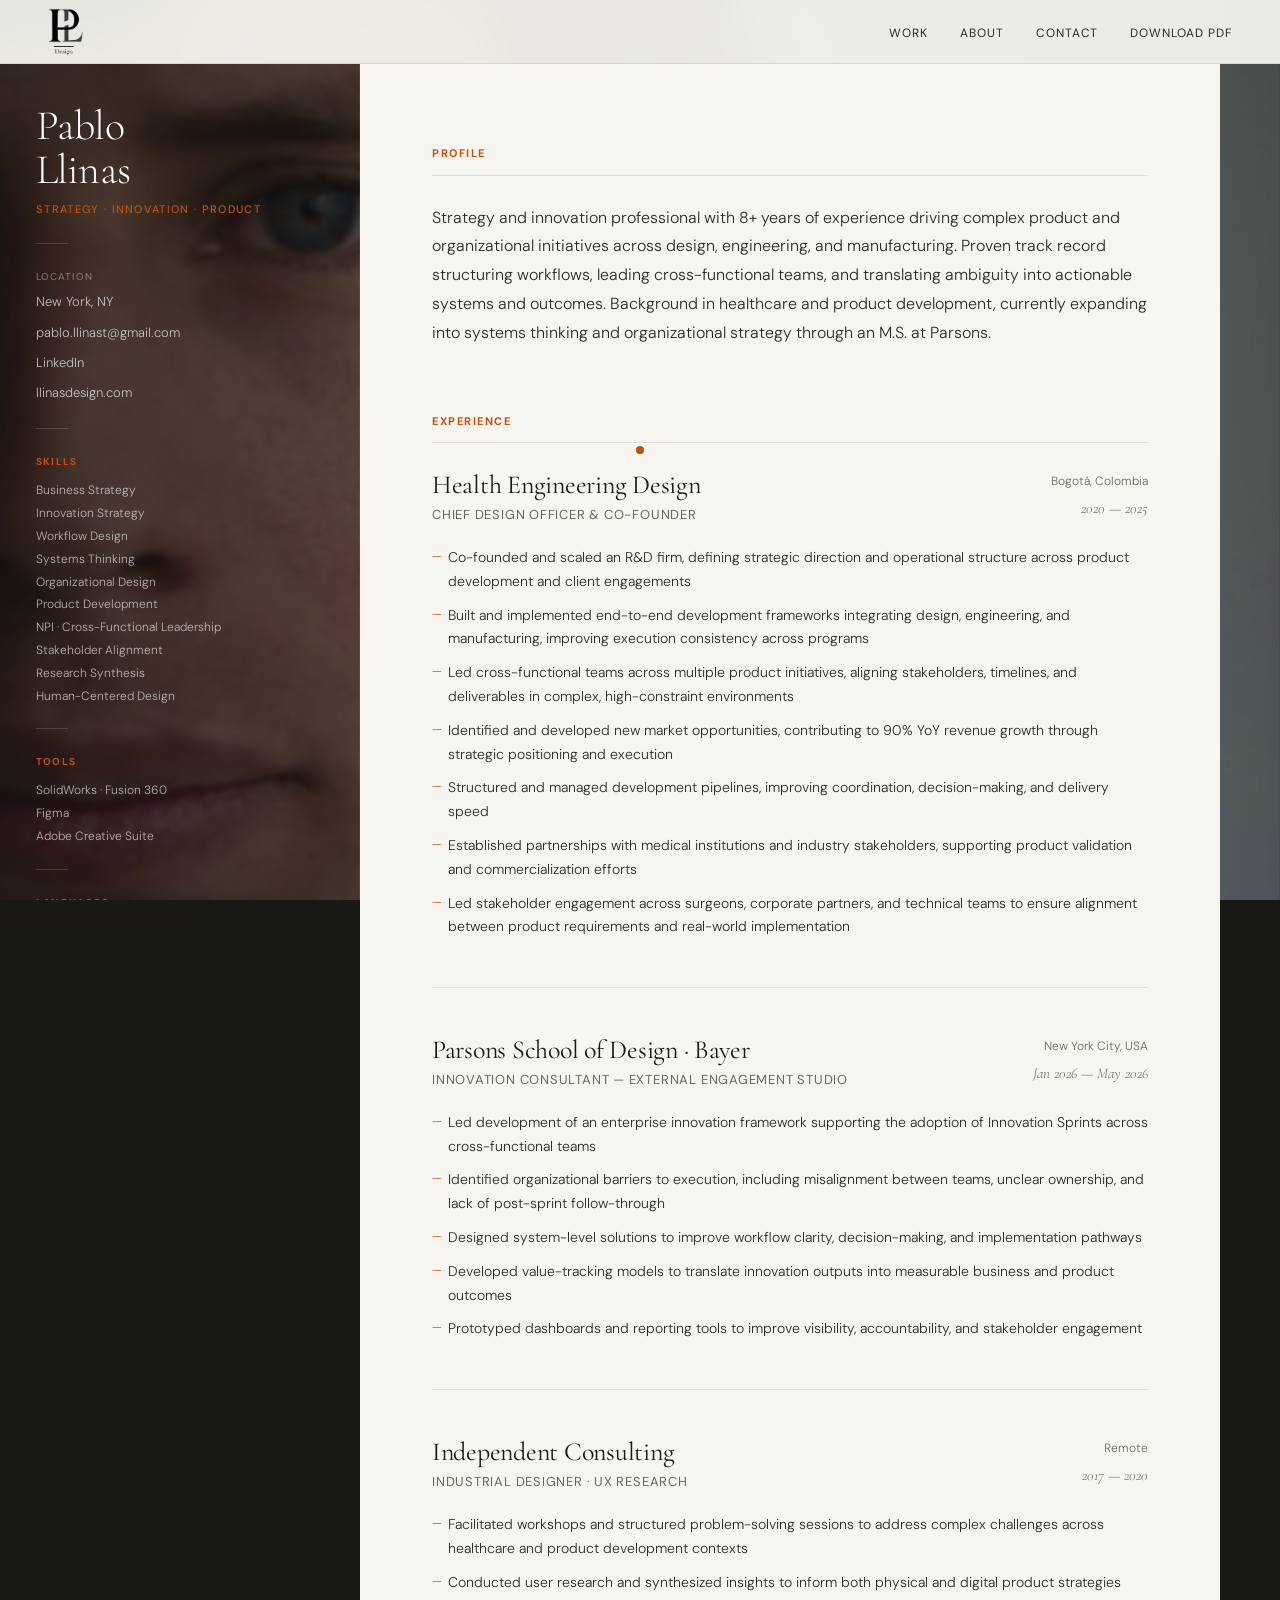
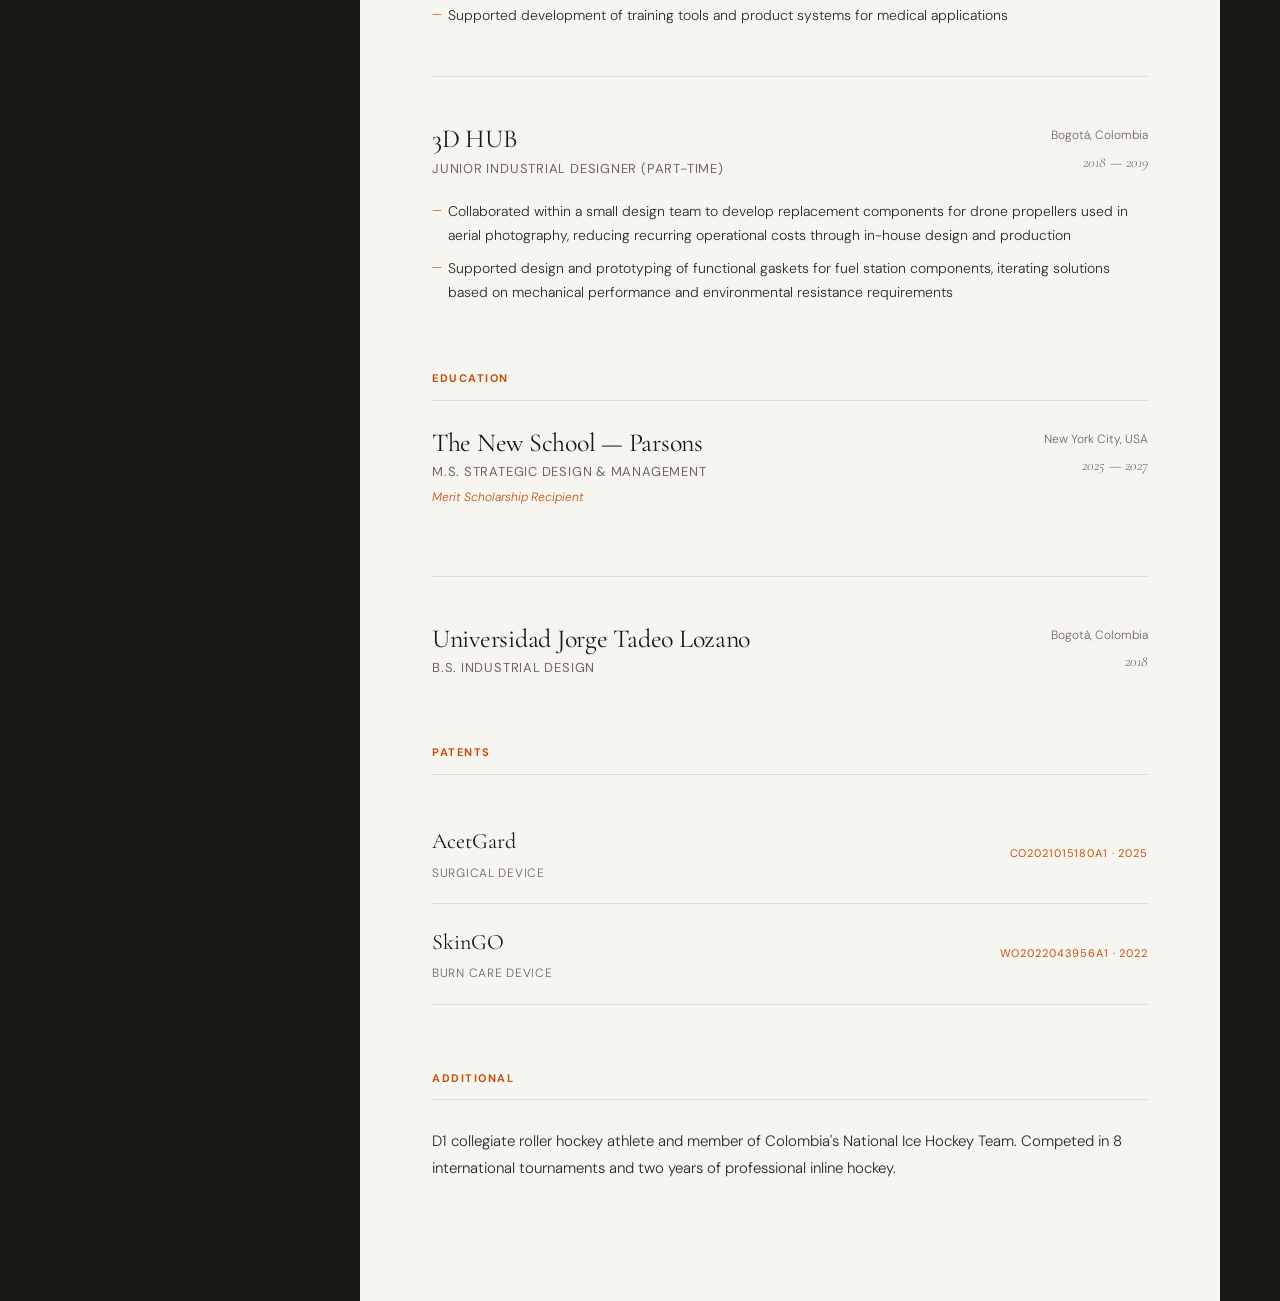
==== commit 7262bc8a: "CV: new face photo as full-page fixed background, sidebar becomes transparent panel Co-Authored-By: " ====
--- a/cv.html
+++ b/cv.html
@@ -11,6 +11,12 @@
 </head>
 
 <body class="cv-page">
+
+  <!-- FULL-PAGE BACKGROUND PHOTO -->
+  <div class="cv-bg" aria-hidden="true">
+    <img src="images/cv-hero.jpg" alt="" class="cv-bg__img">
+    <div class="cv-bg__overlay"></div>
+  </div>
 
   <!-- NAV -->
   <header class="nav" role="banner">
@@ -36,13 +42,8 @@
   <!-- CV LAYOUT -->
   <main class="cv-main">
 
-    <!-- LEFT SIDEBAR — Portrait -->
+    <!-- LEFT SIDEBAR -->
     <aside class="cv-sidebar">
-      <div class="cv-sidebar__photo-wrap">
-        <img src="images/cv-hero.jpg" alt="Pablo Llinas" class="cv-sidebar__photo">
-        <div class="cv-sidebar__photo-overlay"></div>
-      </div>
-
       <div class="cv-sidebar__info">
         <h1 class="cv-sidebar__name">Pablo<br>Llinas</h1>
         <p class="cv-sidebar__title">Strategy · Innovation · Product</p>
--- a/css/cv.css
+++ b/css/cv.css
@@ -4,15 +4,44 @@
 
 /* --- Page base ------------------------------------------------------------- */
 .cv-page {
-  background: var(--off-white);
-}
-
-/* --- Nav override: always frosted + dark on CV page (no dark hero) --------- */
+  background: var(--warm-black);
+}
+
+/* --- Full-page background photo -------------------------------------------- */
+.cv-bg {
+  position: fixed;
+  inset: 0;
+  z-index: 0;
+}
+
+.cv-bg__img {
+  width: 100%;
+  height: 100%;
+  object-fit: cover;
+  object-position: left center;
+  display: block;
+  opacity: 0;
+  animation: cvFadeIn 1.2s ease 0.2s forwards;
+}
+
+.cv-bg__overlay {
+  position: absolute;
+  inset: 0;
+  background: linear-gradient(
+    to right,
+    rgba(26, 24, 20, 0.55) 0%,
+    rgba(26, 24, 20, 0.30) 40%,
+    rgba(26, 24, 20, 0.65) 100%
+  );
+}
+
+/* --- Nav override: always frosted + dark on CV page ------------------------ */
 .cv-page .nav {
   background: rgba(247, 245, 240, 0.94);
   backdrop-filter: blur(12px);
   -webkit-backdrop-filter: blur(12px);
   border-bottom: 0.5px solid var(--border);
+  z-index: 100;
 }
 
 .cv-page .nav__link {
@@ -28,77 +57,41 @@
 
 /* --- Main layout ----------------------------------------------------------- */
 .cv-main {
+  position: relative;
+  z-index: 1;
   display: grid;
   grid-template-columns: 360px 1fr;
   min-height: 100vh;
-  padding-top: 0; /* sidebar extends behind nav */
+  padding-top: var(--nav-height);
 }
 
 
 /* =============================================================================
-   SIDEBAR — photo fills full height as background
+   SIDEBAR — transparent dark panel over photo
    ============================================================================= */
 .cv-sidebar {
   position: sticky;
-  top: 0;
-  height: 100vh;
+  top: var(--nav-height);
+  height: calc(100vh - var(--nav-height));
   overflow-y: auto;
-  background: var(--warm-black);
+  background: rgba(26, 24, 20, 0.45);
+  backdrop-filter: blur(2px);
   display: flex;
   flex-direction: column;
   scrollbar-width: none;
+  border-right: 0.5px solid rgba(255, 255, 255, 0.08);
 }
 
 .cv-sidebar::-webkit-scrollbar {
   display: none;
 }
 
-/* Photo — full sidebar background */
-.cv-sidebar__photo-wrap {
-  position: absolute;
-  inset: 0;
-  overflow: hidden;
-  z-index: 0;
-}
-
-.cv-sidebar__photo {
-  width: 100%;
-  height: 100%;
-  object-fit: cover;
-  object-position: center 15%;
-  display: block;
-  opacity: 0;
-  animation: cvFadeIn 1s ease 0.3s forwards;
-}
-
-.cv-sidebar__photo-overlay {
-  position: absolute;
-  inset: 0;
-  background: linear-gradient(
-    to bottom,
-    rgba(26, 24, 20, 0.15) 0%,
-    transparent 20%,
-    rgba(26, 24, 20, 0.35) 55%,
-    rgba(26, 24, 20, 0.80) 72%,
-    var(--warm-black) 88%
-  );
-}
-
-/* Info block — floats over photo */
+/* Info block */
 .cv-sidebar__info {
-  position: relative;
-  z-index: 2;
-  padding: calc(var(--nav-height) + 40px) 36px 48px;
+  padding: 40px 36px 48px;
   flex: 1;
-  overflow-y: auto;
-  scrollbar-width: none;
-  display: flex;
-  flex-direction: column;
-  justify-content: flex-end;
-}
-
-.cv-sidebar__info::-webkit-scrollbar {
-  display: none;
+  display: flex;
+  flex-direction: column;
 }
 
 .cv-sidebar__name {
@@ -110,7 +103,7 @@
   color: var(--white);
   margin-bottom: 8px;
   opacity: 0;
-  animation: cvFadeIn 0.8s ease 0.6s forwards;
+  animation: cvFadeIn 0.8s ease 0.5s forwards;
 }
 
 .cv-sidebar__title {
@@ -121,7 +114,7 @@
   letter-spacing: 0.12em;
   color: var(--accent);
   opacity: 0;
-  animation: cvFadeIn 0.8s ease 0.8s forwards;
+  animation: cvFadeIn 0.8s ease 0.7s forwards;
 }
 
 .cv-sidebar__divider {
@@ -196,7 +189,8 @@
 
 /* Download button */
 .cv-sidebar__download {
-  margin-top: 32px;
+  margin-top: auto;
+  padding-top: 32px;
 }
 
 .cv-download-btn {
@@ -219,10 +213,11 @@
 
 
 /* =============================================================================
-   CONTENT
+   CONTENT — solid panel for readability
    ============================================================================= */
 .cv-content {
-  padding: calc(var(--nav-height) + 60px) 72px 120px;
+  background: var(--off-white);
+  padding: 80px 72px 120px;
   max-width: 860px;
 }
 
@@ -289,9 +284,7 @@
   margin-bottom: 20px;
 }
 
-.cv-role__left {
-  flex: 1;
-}
+.cv-role__left { flex: 1; }
 
 .cv-role__right {
   text-align: right;
@@ -369,7 +362,6 @@
 .cv-patents {
   display: flex;
   flex-direction: column;
-  gap: 0;
 }
 
 .cv-patent {
@@ -380,9 +372,7 @@
   border-bottom: 0.5px solid var(--border);
 }
 
-.cv-patent:first-child {
-  border-top: none;
-}
+.cv-patent:first-child { border-top: none; }
 
 .cv-patent__name {
   font-family: var(--font-heading);
@@ -434,7 +424,7 @@
   }
 
   .cv-content {
-    padding: calc(var(--nav-height) + 40px) 48px 80px;
+    padding: 60px 48px 80px;
   }
 }
 
@@ -443,25 +433,19 @@
     grid-template-columns: 1fr;
   }
 
+  .cv-bg__img {
+    object-position: center top;
+  }
+
   .cv-sidebar {
     position: relative;
     height: auto;
-    min-height: 480px;
-  }
-
-  .cv-sidebar__photo-wrap {
-    position: absolute;
-    inset: 0;
-    height: auto;
-  }
-
-  .cv-sidebar__info {
-    padding-top: calc(var(--nav-height) + 280px);
-    justify-content: flex-start;
+    min-height: 360px;
   }
 
   .cv-content {
     padding: 40px 24px 60px;
+    background: var(--off-white);
   }
 
   .cv-role__header {
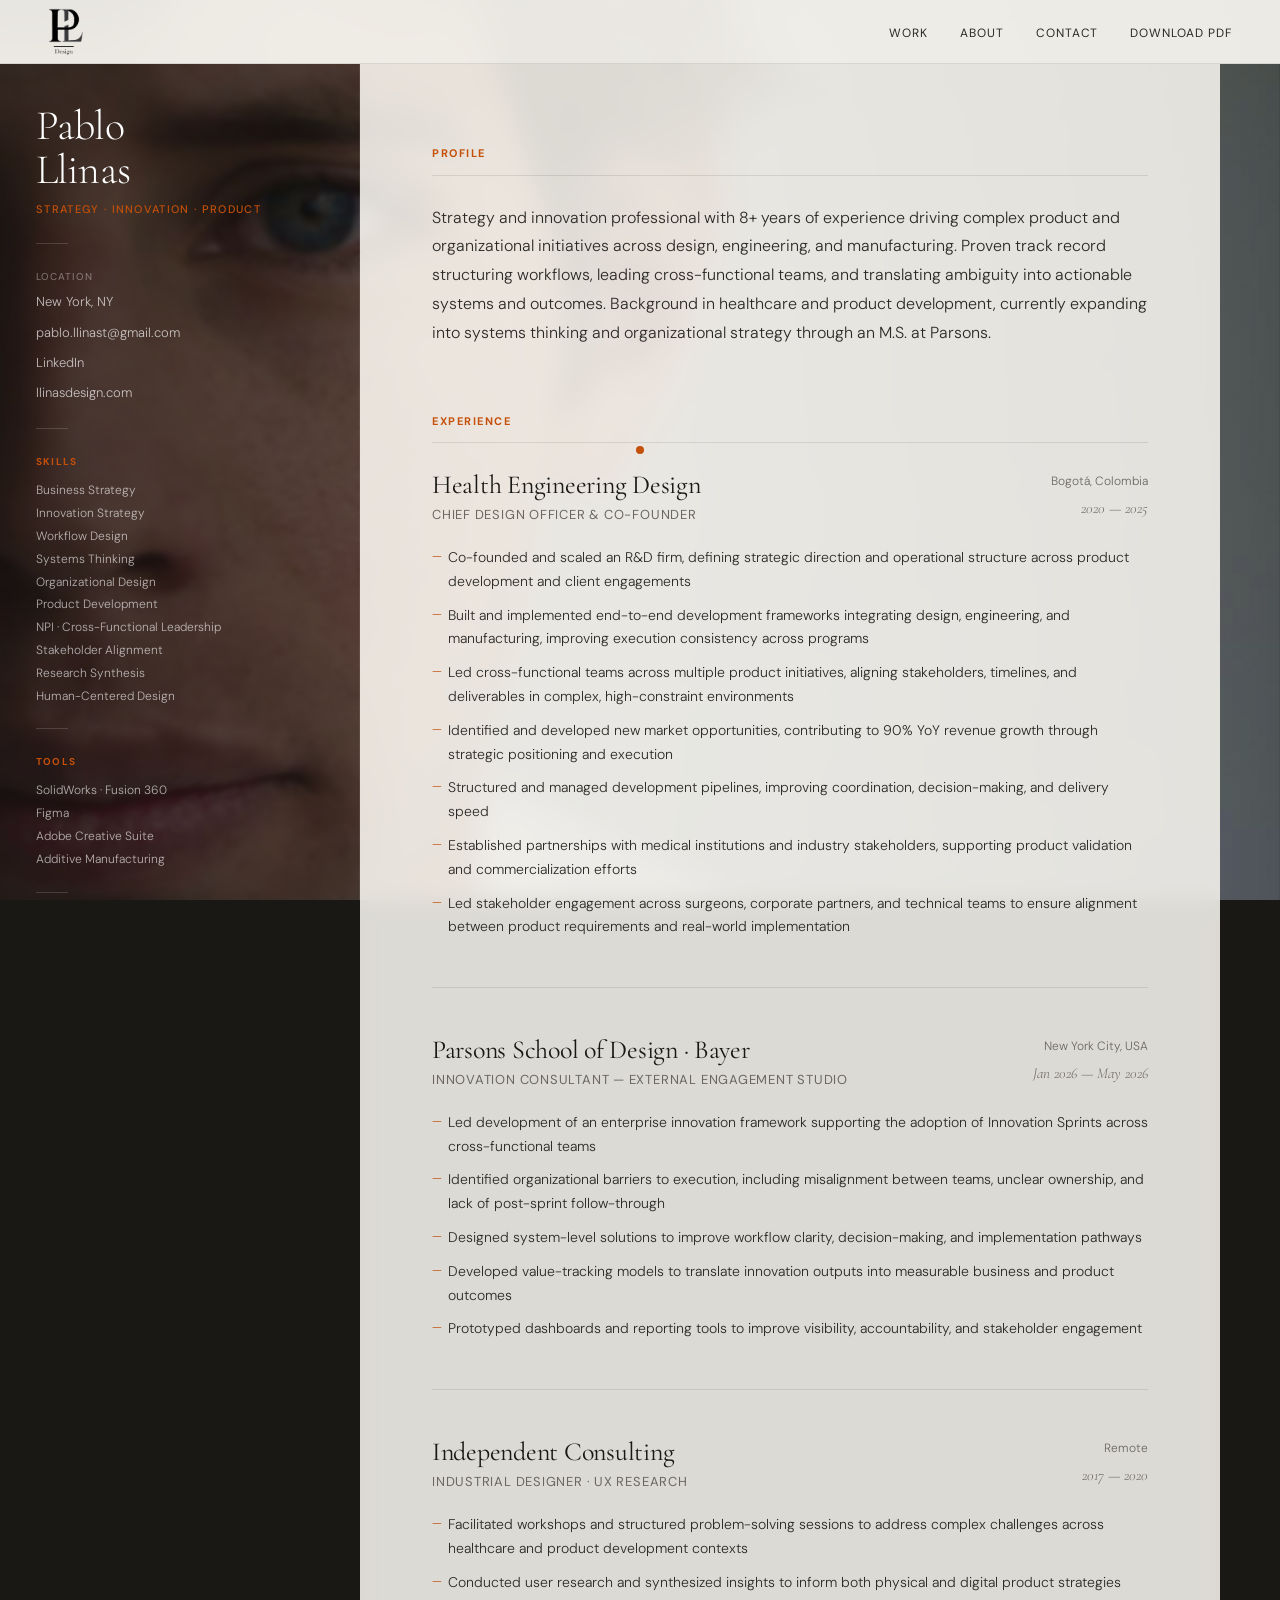
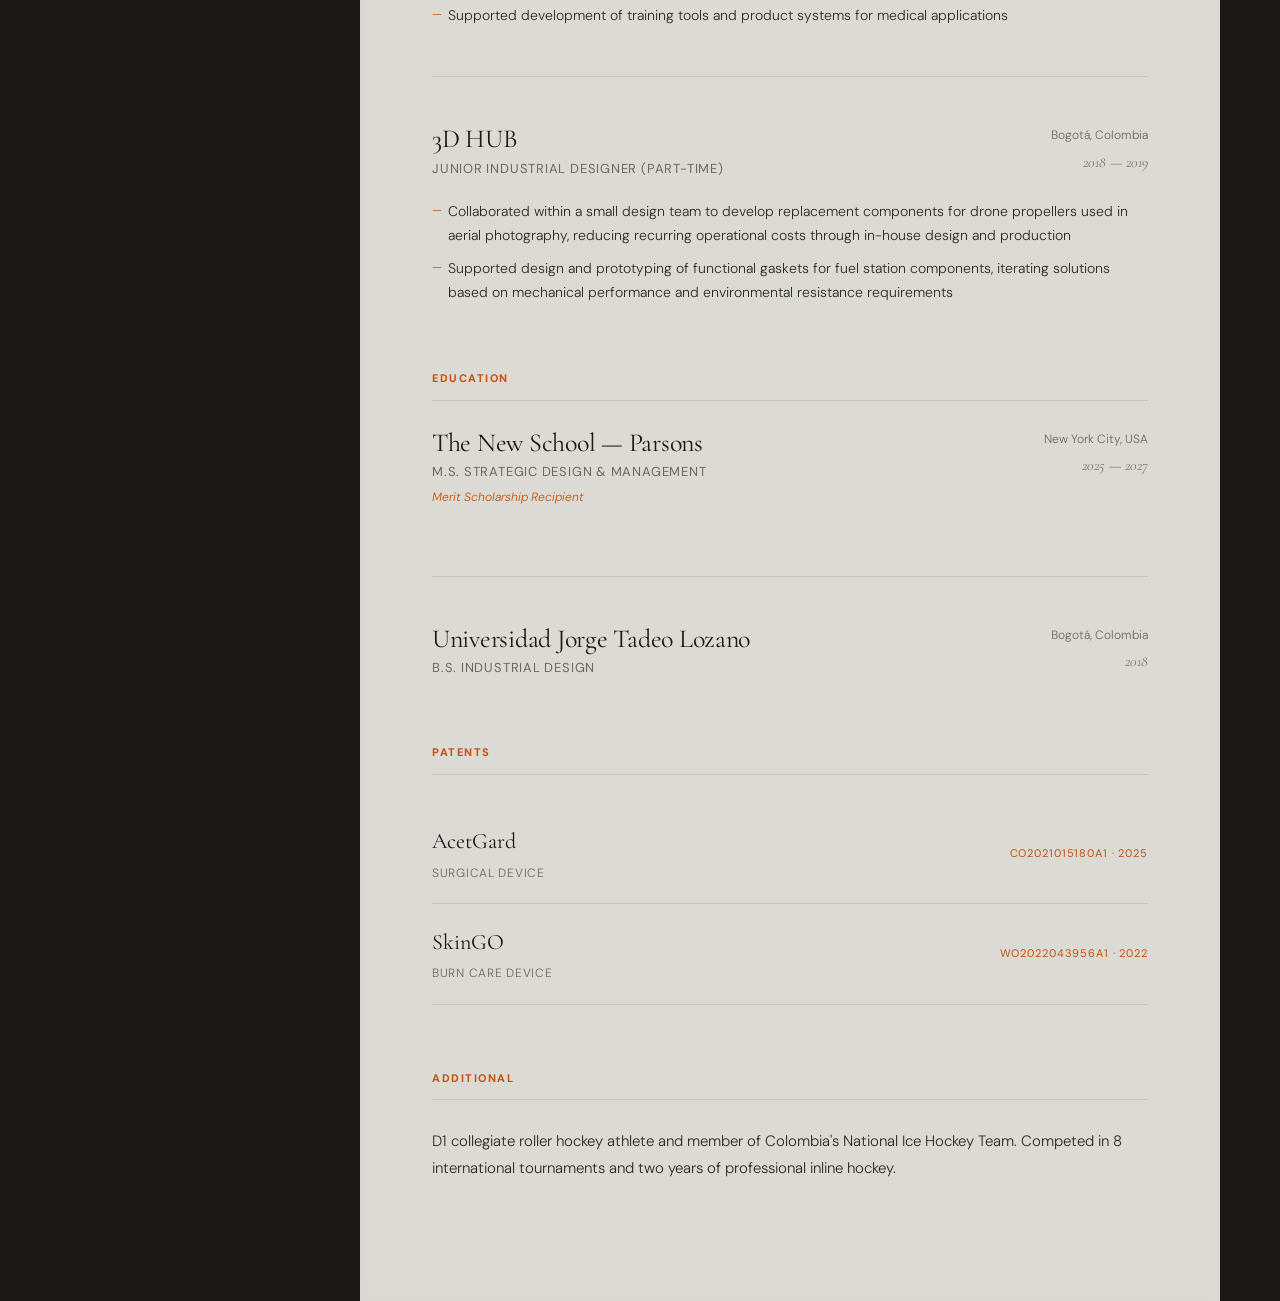
==== commit f1b9b38b: "CV: full photo background (glass content panel), additive manufacturing, PDF renamed Co-Authored-By:" ====
--- a/cv.html
+++ b/cv.html
@@ -98,6 +98,7 @@
             <li>SolidWorks · Fusion 360</li>
             <li>Figma</li>
             <li>Adobe Creative Suite</li>
+            <li>Additive Manufacturing</li>
           </ul>
         </div>
 
--- a/css/cv.css
+++ b/css/cv.css
@@ -213,10 +213,12 @@
 
 
 /* =============================================================================
-   CONTENT — solid panel for readability
+   CONTENT — frosted glass panel over photo
    ============================================================================= */
 .cv-content {
-  background: var(--off-white);
+  background: rgba(247, 245, 240, 0.88);
+  backdrop-filter: blur(10px);
+  -webkit-backdrop-filter: blur(10px);
   padding: 80px 72px 120px;
   max-width: 860px;
 }
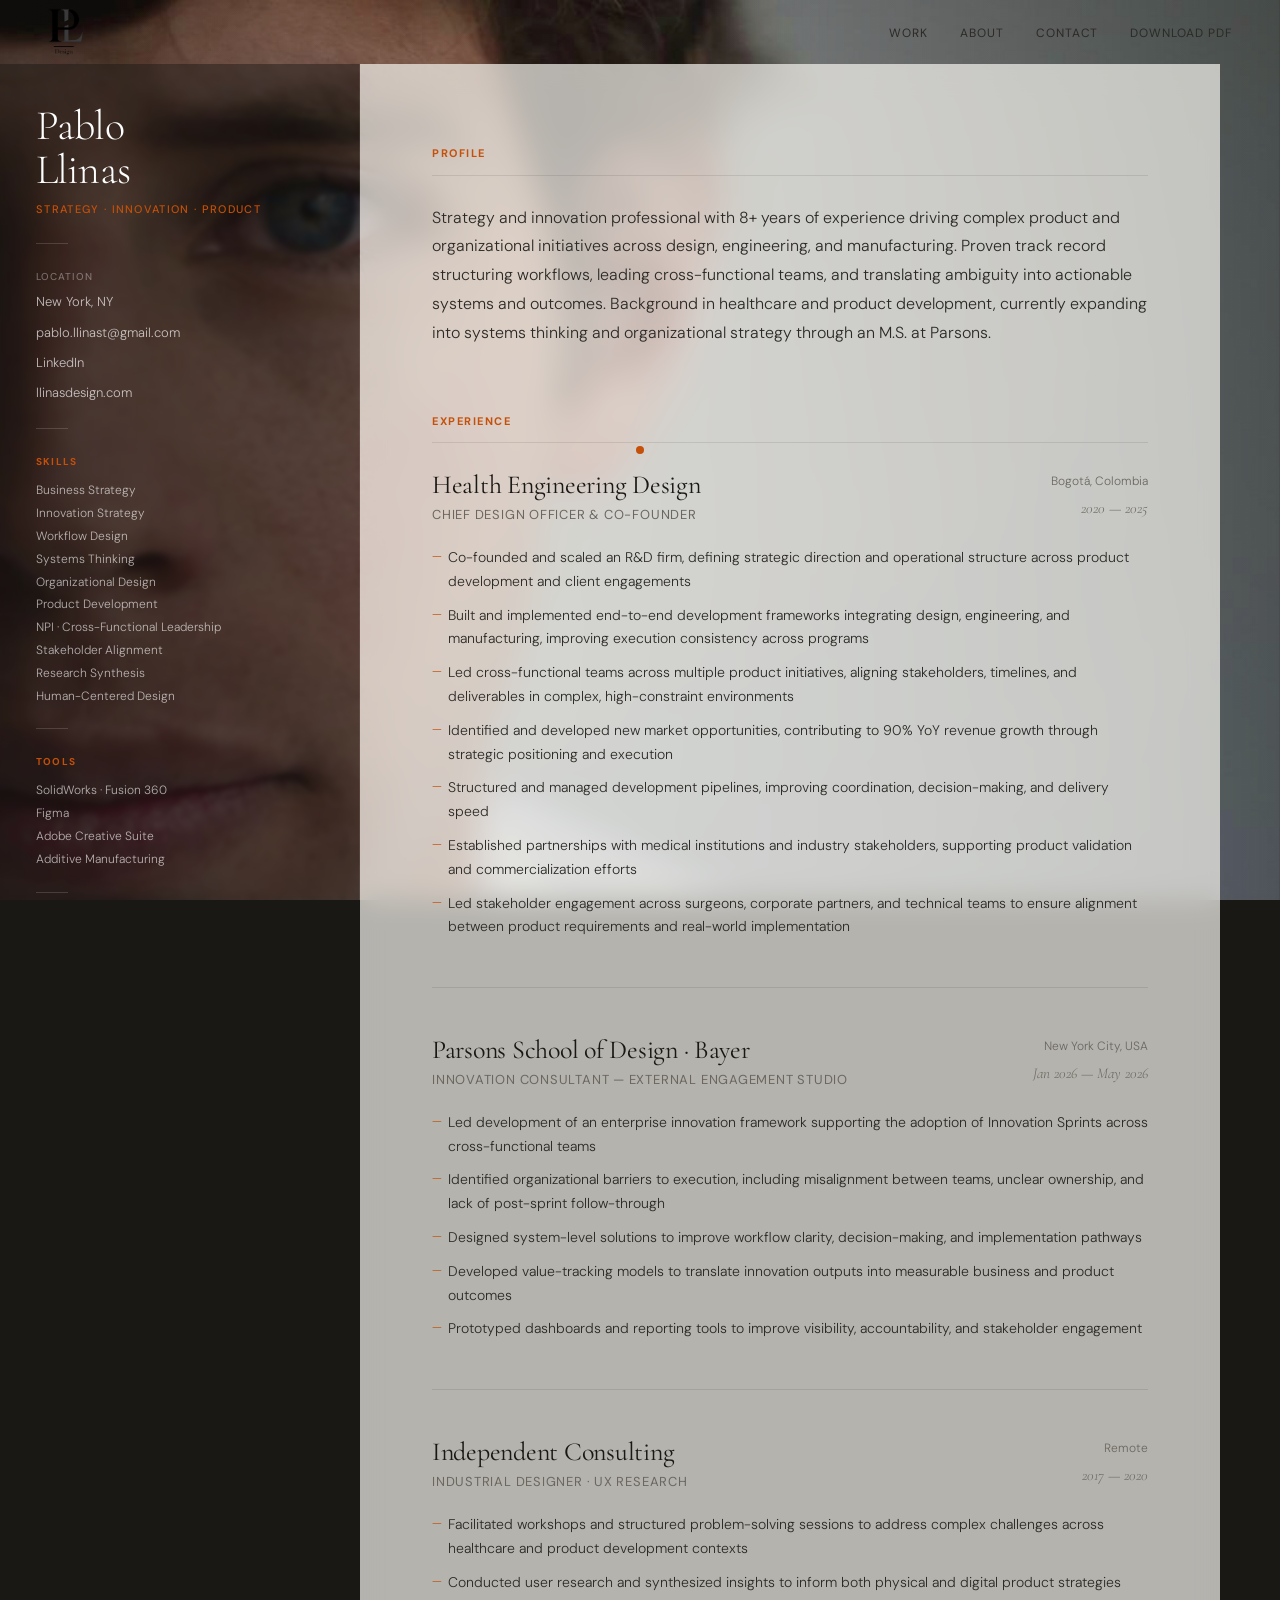
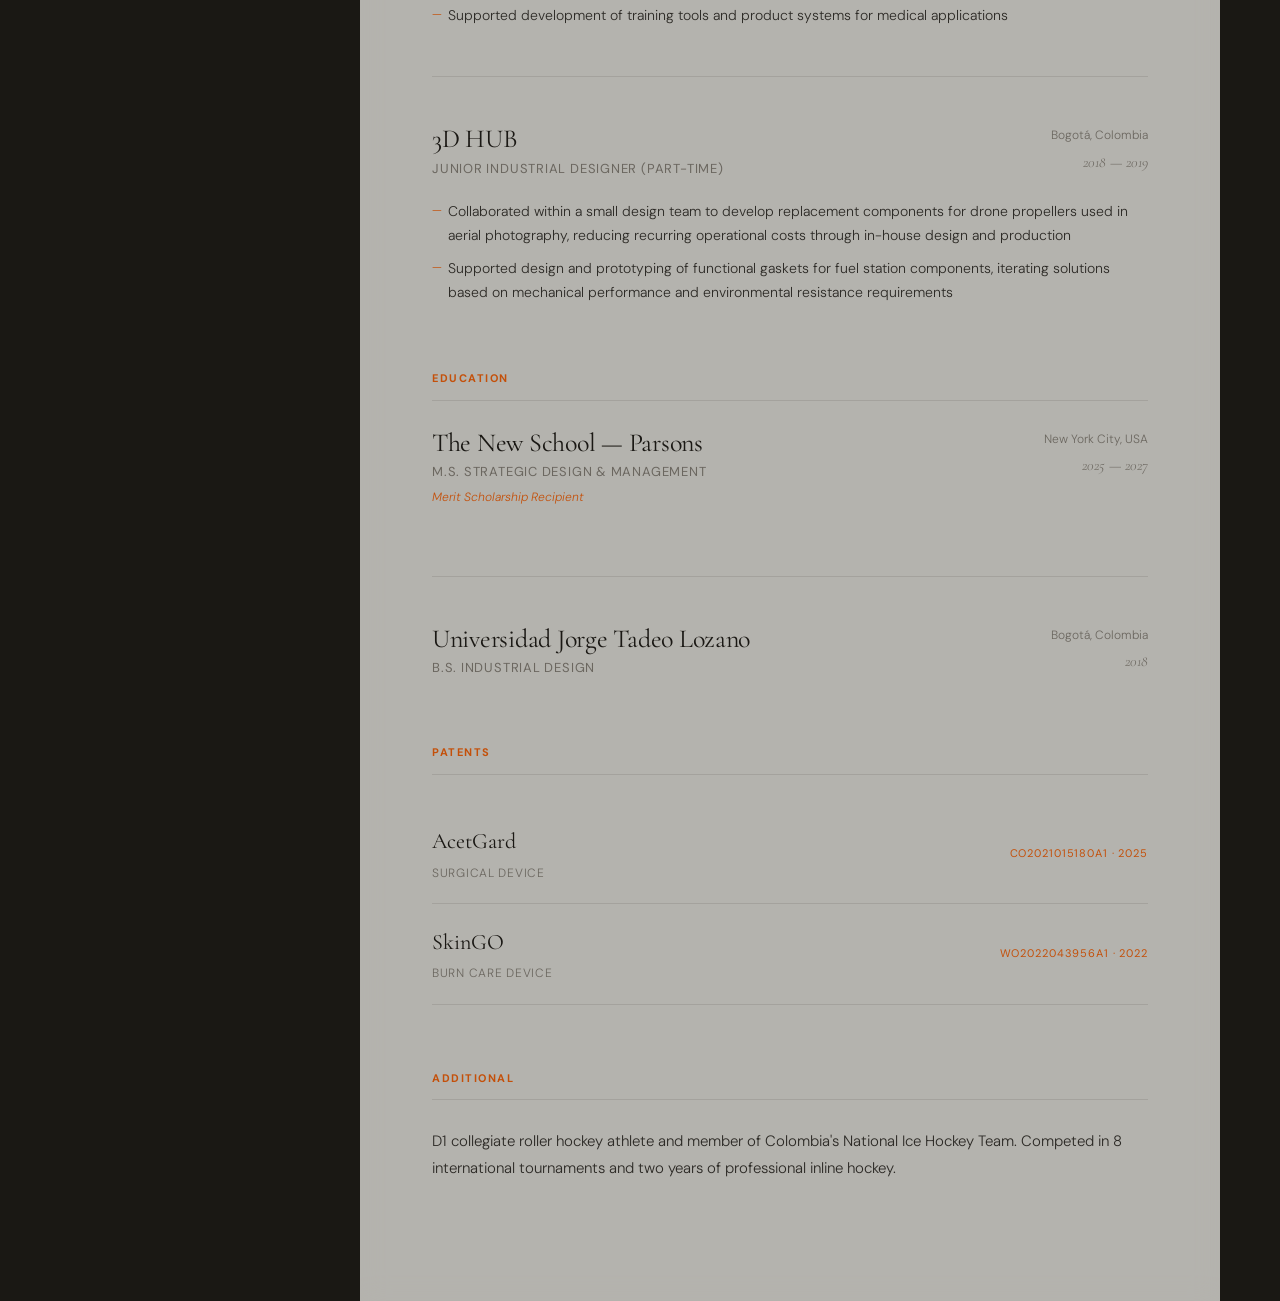
==== commit 035a0619: "CV: remove nav stripe (adaptive nav like homepage), more transparent content panel Co-Authored-By: C" ====
--- a/cv.html
+++ b/cv.html
@@ -10,7 +10,7 @@
   <link rel="stylesheet" href="css/cv.css">
 </head>
 
-<body class="cv-page">
+<body class="cv-page" data-nav-light>
 
   <!-- FULL-PAGE BACKGROUND PHOTO -->
   <div class="cv-bg" aria-hidden="true">
--- a/css/cv.css
+++ b/css/cv.css
@@ -35,25 +35,7 @@
   );
 }
 
-/* --- Nav override: always frosted + dark on CV page ------------------------ */
-.cv-page .nav {
-  background: rgba(247, 245, 240, 0.94);
-  backdrop-filter: blur(12px);
-  -webkit-backdrop-filter: blur(12px);
-  border-bottom: 0.5px solid var(--border);
-  z-index: 100;
-}
-
-.cv-page .nav__link {
-  color: var(--dark-charcoal);
-}
-
-.cv-page .nav__link:hover {
-  color: var(--accent);
-}
-
-.cv-page .nav__logo-img--light { opacity: 0; }
-.cv-page .nav__logo-img--dark  { opacity: 1; }
+/* Nav inherits homepage transparent adaptive behaviour via main.js + data-nav-light on body */
 
 /* --- Main layout ----------------------------------------------------------- */
 .cv-main {
@@ -213,12 +195,12 @@
 
 
 /* =============================================================================
-   CONTENT — frosted glass panel over photo
+   CONTENT — transparent glass card over photo
    ============================================================================= */
 .cv-content {
-  background: rgba(247, 245, 240, 0.88);
-  backdrop-filter: blur(10px);
-  -webkit-backdrop-filter: blur(10px);
+  background: rgba(247, 245, 240, 0.70);
+  backdrop-filter: blur(14px);
+  -webkit-backdrop-filter: blur(14px);
   padding: 80px 72px 120px;
   max-width: 860px;
 }
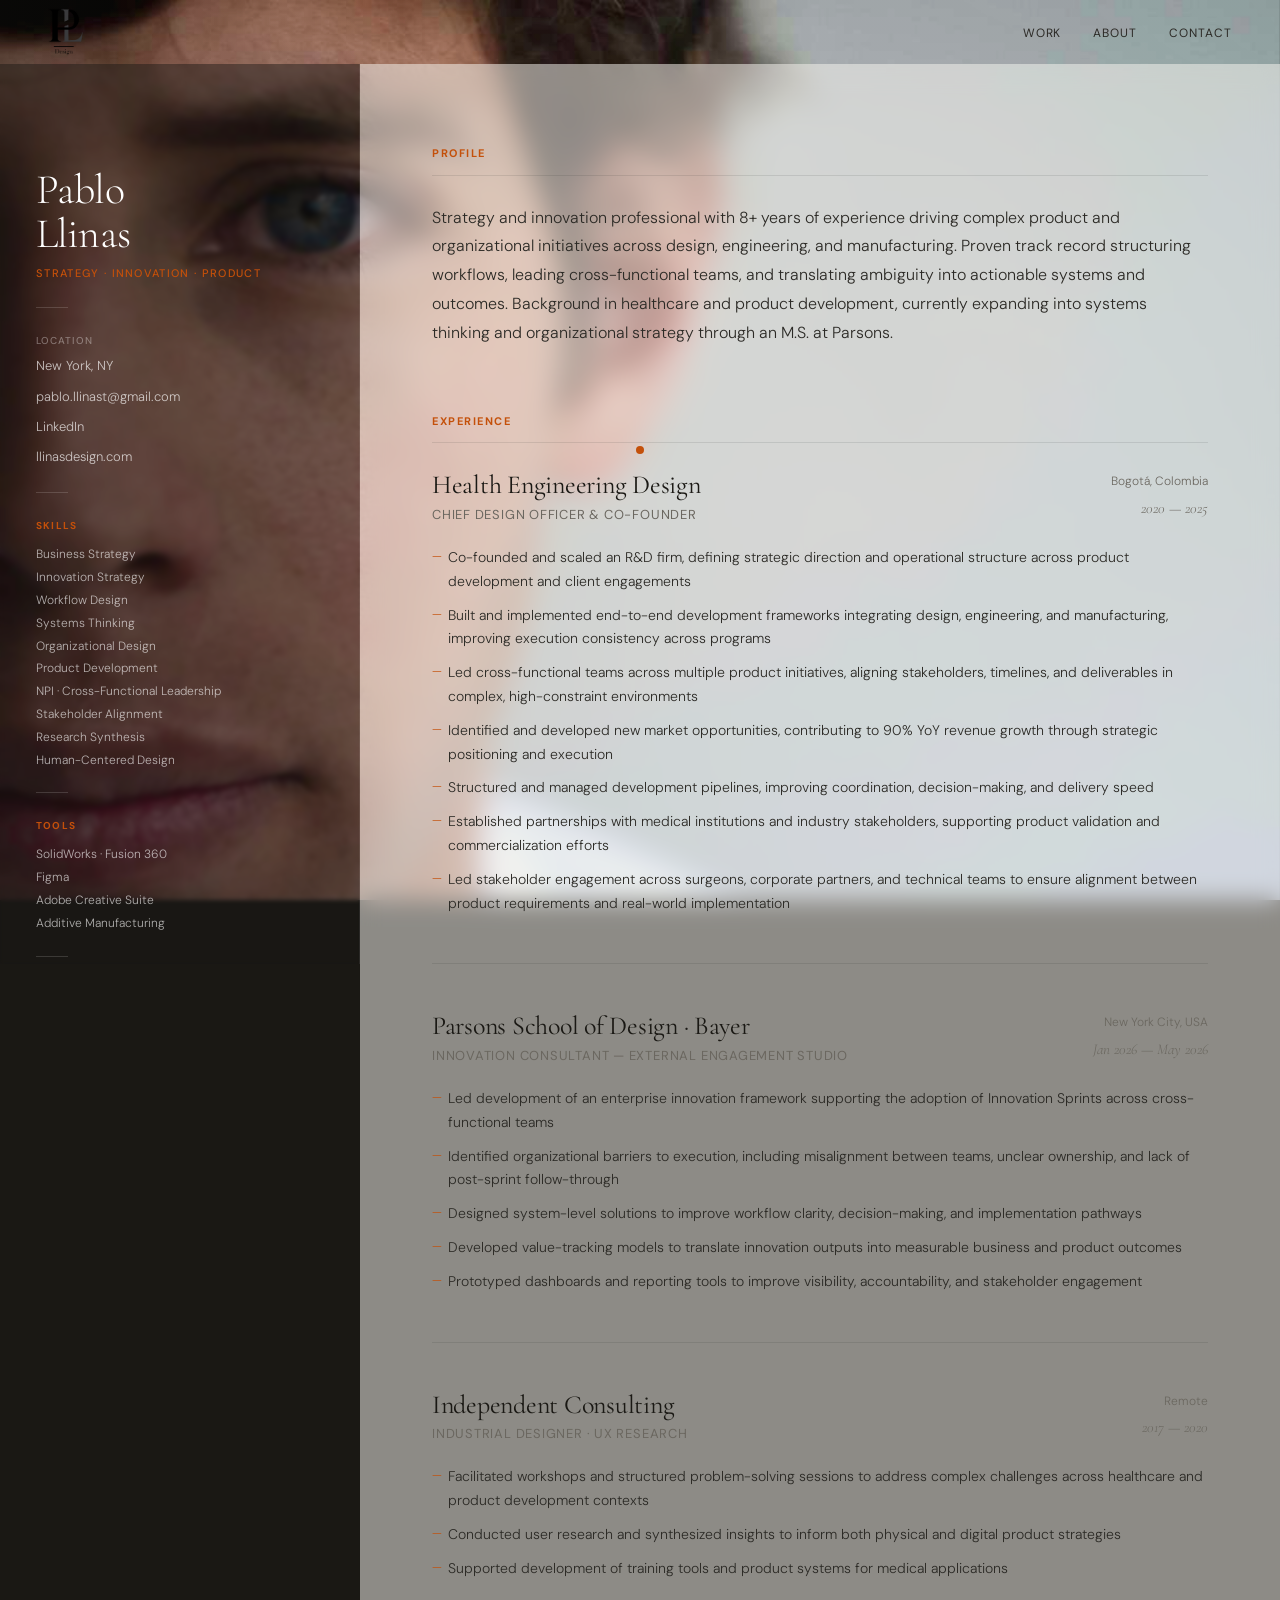
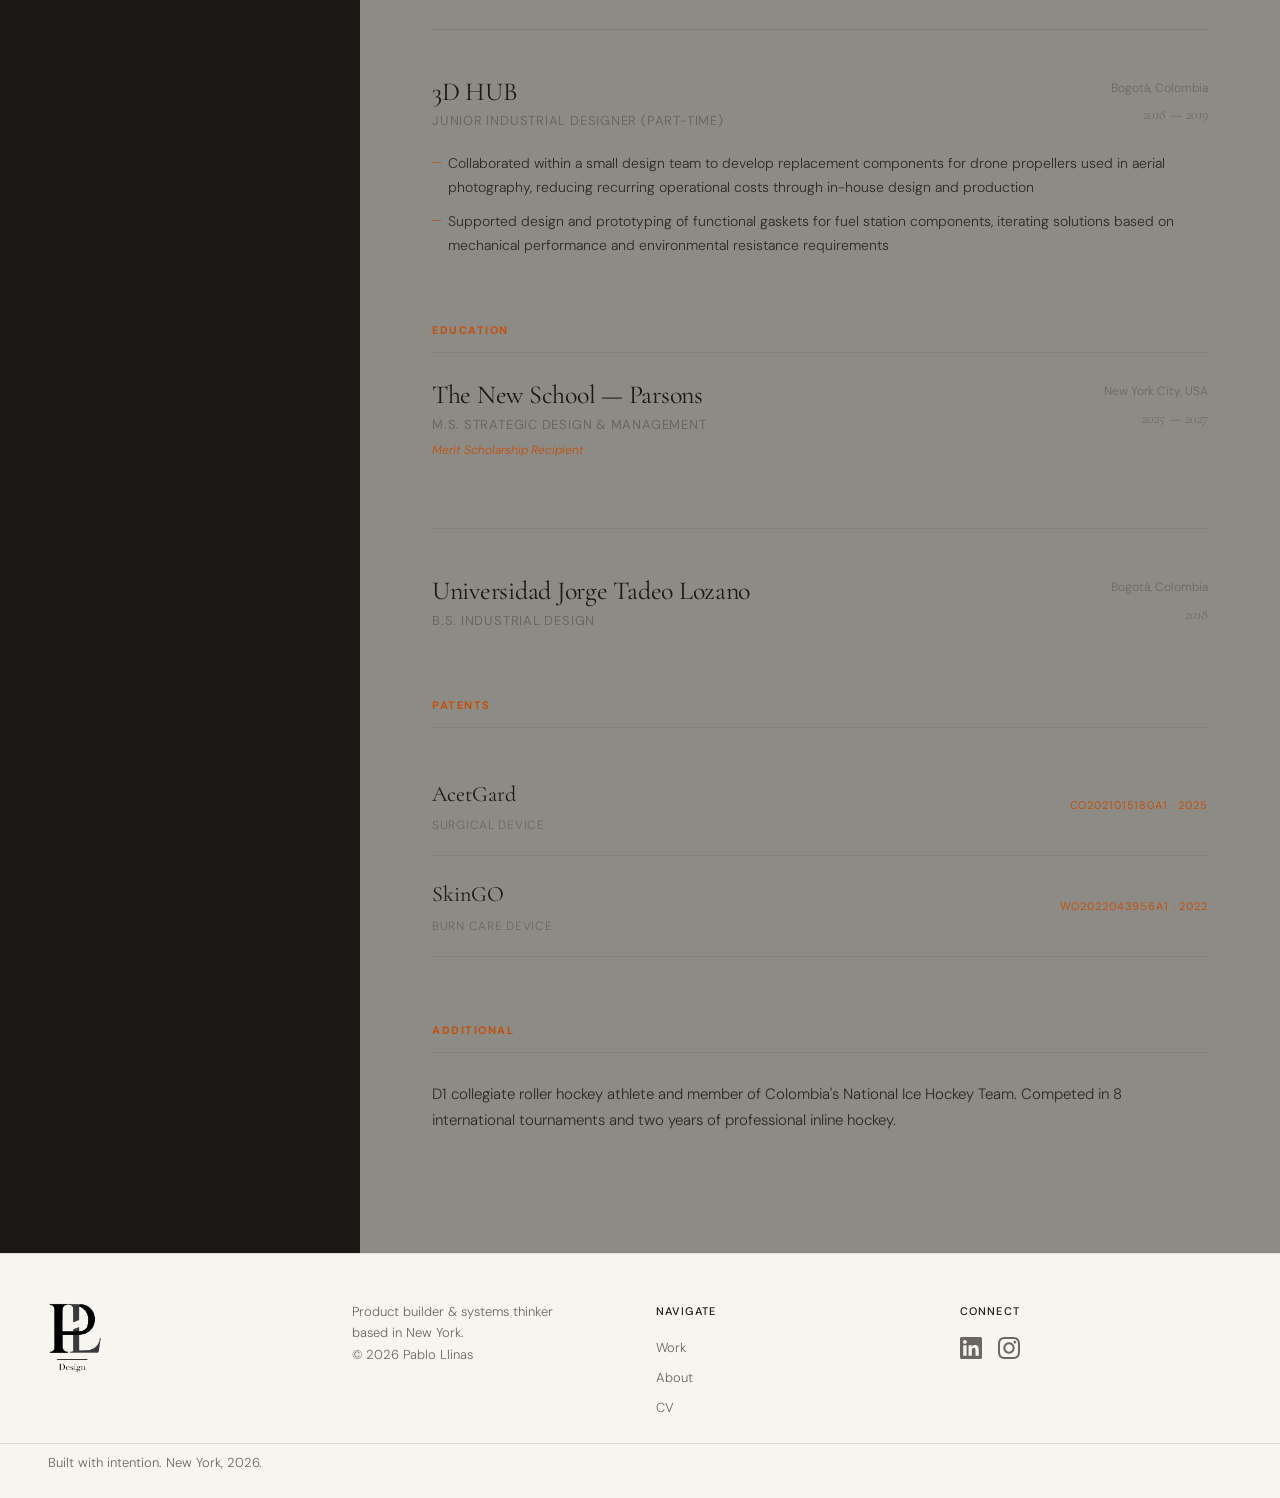
==== commit c893d405: "CV: remove Download PDF from nav, add shared footer, fix footer z-index over photo Co-Authored-By: C" ====
--- a/cv.html
+++ b/cv.html
@@ -29,12 +29,6 @@
         <li><a href="index.html#work"    class="nav__link">Work</a></li>
         <li><a href="index.html#about"   class="nav__link">About</a></li>
         <li><a href="index.html#contact" class="nav__link">Contact</a></li>
-        <li>
-          <a href="files/pablo-llinas-cv.pdf"
-             class="nav__link nav__link--cta"
-             target="_blank"
-             rel="noopener noreferrer">Download PDF</a>
-        </li>
       </ul>
     </nav>
   </header>
@@ -280,6 +274,49 @@
     </div>
   </main>
 
+  <!-- FOOTER -->
+  <footer class="footer" role="contentinfo" data-nav-light>
+    <div class="footer__inner">
+
+      <!-- Column 1: Logo -->
+      <div class="footer__col">
+        <img src="images/logo-pl-dark.png" alt="PL Design" class="footer__logo-img">
+      </div>
+
+      <!-- Column 2: Identity text -->
+      <div class="footer__col">
+        <p class="footer__tagline">Product builder &amp; systems thinker<br>based in New York.</p>
+        <p class="footer__copy">© 2026 Pablo Llinas</p>
+      </div>
+
+      <!-- Column 3: Navigate -->
+      <div class="footer__col">
+        <p class="footer__heading">Navigate</p>
+        <a href="index.html#work" class="footer__link">Work</a>
+        <a href="index.html#about" class="footer__link">About</a>
+        <a href="cv.html" class="footer__link">CV</a>
+      </div>
+
+      <!-- Column 4: Connect -->
+      <div class="footer__col">
+        <p class="footer__heading">Connect</p>
+        <div class="footer__social">
+          <a href="https://www.linkedin.com/in/pablo-llinas-tono/" class="footer__social-link" target="_blank" rel="noopener noreferrer" aria-label="LinkedIn">
+            <svg xmlns="http://www.w3.org/2000/svg" viewBox="0 0 24 24" fill="currentColor" width="22" height="22"><path d="M20.447 20.452h-3.554v-5.569c0-1.328-.027-3.037-1.852-3.037-1.853 0-2.136 1.445-2.136 2.939v5.667H9.351V9h3.414v1.561h.046c.477-.9 1.637-1.85 3.37-1.85 3.601 0 4.267 2.37 4.267 5.455v6.286zM5.337 7.433c-1.144 0-2.063-.926-2.063-2.065 0-1.138.92-2.063 2.063-2.063 1.14 0 2.064.925 2.064 2.063 0 1.139-.925 2.065-2.064 2.065zm1.782 13.019H3.555V9h3.564v11.452zM22.225 0H1.771C.792 0 0 .774 0 1.729v20.542C0 23.227.792 24 1.771 24h20.451C23.2 24 24 23.227 24 22.271V1.729C24 .774 23.2 0 22.222 0h.003z"/></svg>
+          </a>
+          <a href="https://www.instagram.com/p.llinasdesign" class="footer__social-link" target="_blank" rel="noopener noreferrer" aria-label="Instagram">
+            <svg xmlns="http://www.w3.org/2000/svg" viewBox="0 0 24 24" fill="currentColor" width="22" height="22"><path d="M12 2.163c3.204 0 3.584.012 4.85.07 3.252.148 4.771 1.691 4.919 4.919.058 1.265.069 1.645.069 4.849 0 3.205-.012 3.584-.069 4.849-.149 3.225-1.664 4.771-4.919 4.919-1.266.058-1.644.07-4.85.07-3.204 0-3.584-.012-4.849-.07-3.26-.149-4.771-1.699-4.919-4.92-.058-1.265-.07-1.644-.07-4.849 0-3.204.013-3.583.07-4.849.149-3.227 1.664-4.771 4.919-4.919 1.266-.057 1.645-.069 4.849-.069zM12 0C8.741 0 8.333.014 7.053.072 2.695.272.273 2.69.073 7.052.014 8.333 0 8.741 0 12c0 3.259.014 3.668.072 4.948.2 4.358 2.618 6.78 6.98 6.98C8.333 23.986 8.741 24 12 24c3.259 0 3.668-.014 4.948-.072 4.354-.2 6.782-2.618 6.979-6.98.059-1.28.073-1.689.073-4.948 0-3.259-.014-3.667-.072-4.947-.196-4.354-2.617-6.78-6.979-6.98C15.668.014 15.259 0 12 0zm0 5.838c-3.403 0-6.162 2.759-6.162 6.162S8.597 18.163 12 18.163s6.162-2.759 6.162-6.162S15.403 5.838 12 5.838zm0 10.162c-2.209 0-4-1.79-4-4 0-2.209 1.791-4 4-4s4 1.791 4 4c0 2.21-1.791 4-4 4zm6.406-11.845c-.796 0-1.441.645-1.441 1.44s.645 1.44 1.441 1.44c.795 0 1.439-.645 1.439-1.44s-.644-1.44-1.439-1.44z"/></svg>
+          </a>
+        </div>
+      </div>
+
+    </div>
+
+    <div class="footer__bottom">
+      <p class="footer__copy">Built with intention. New York, 2026.</p>
+    </div>
+  </footer>
+
   <script src="js/main.js" defer></script>
 
 </body>
--- a/css/cv.css
+++ b/css/cv.css
@@ -29,13 +29,19 @@
   inset: 0;
   background: linear-gradient(
     to right,
-    rgba(26, 24, 20, 0.55) 0%,
-    rgba(26, 24, 20, 0.30) 40%,
-    rgba(26, 24, 20, 0.65) 100%
+    rgba(26, 24, 20, 0.35) 0%,
+    rgba(26, 24, 20, 0.08) 35%,
+    rgba(26, 24, 20, 0.08) 100%
   );
 }
 
 /* Nav inherits homepage transparent adaptive behaviour via main.js + data-nav-light on body */
+
+/* Footer sits above fixed photo background */
+.cv-page .footer {
+  position: relative;
+  z-index: 1;
+}
 
 /* --- Main layout ----------------------------------------------------------- */
 .cv-main {
@@ -53,8 +59,8 @@
    ============================================================================= */
 .cv-sidebar {
   position: sticky;
-  top: var(--nav-height);
-  height: calc(100vh - var(--nav-height));
+  top: 0;
+  height: 100vh;
   overflow-y: auto;
   background: rgba(26, 24, 20, 0.45);
   backdrop-filter: blur(2px);
@@ -70,7 +76,7 @@
 
 /* Info block */
 .cv-sidebar__info {
-  padding: 40px 36px 48px;
+  padding: calc(var(--nav-height) + 40px) 36px 48px;
   flex: 1;
   display: flex;
   flex-direction: column;
@@ -198,11 +204,11 @@
    CONTENT — transparent glass card over photo
    ============================================================================= */
 .cv-content {
-  background: rgba(247, 245, 240, 0.70);
-  backdrop-filter: blur(14px);
-  -webkit-backdrop-filter: blur(14px);
+  background: rgba(247, 245, 240, 0.52);
+  backdrop-filter: blur(12px);
+  -webkit-backdrop-filter: blur(12px);
   padding: 80px 72px 120px;
-  max-width: 860px;
+  width: 100%;
 }
 
 /* Section */
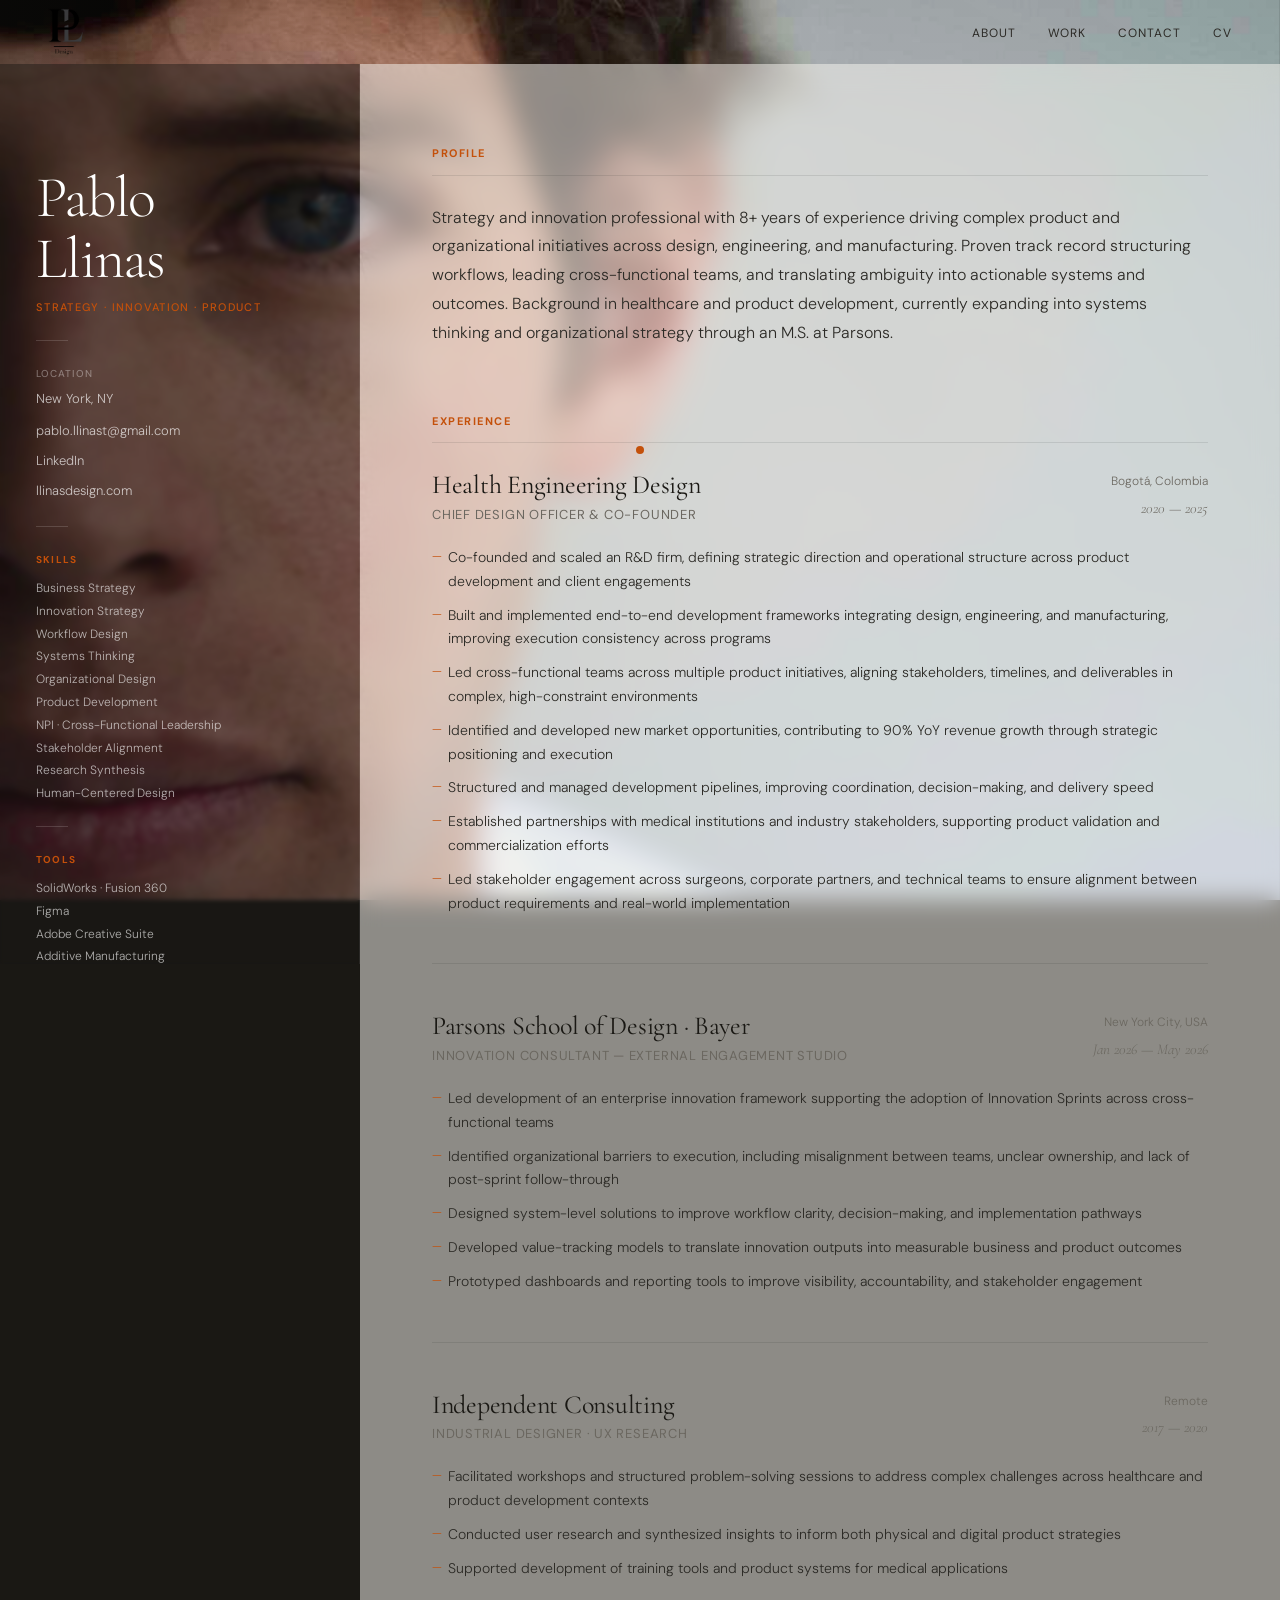
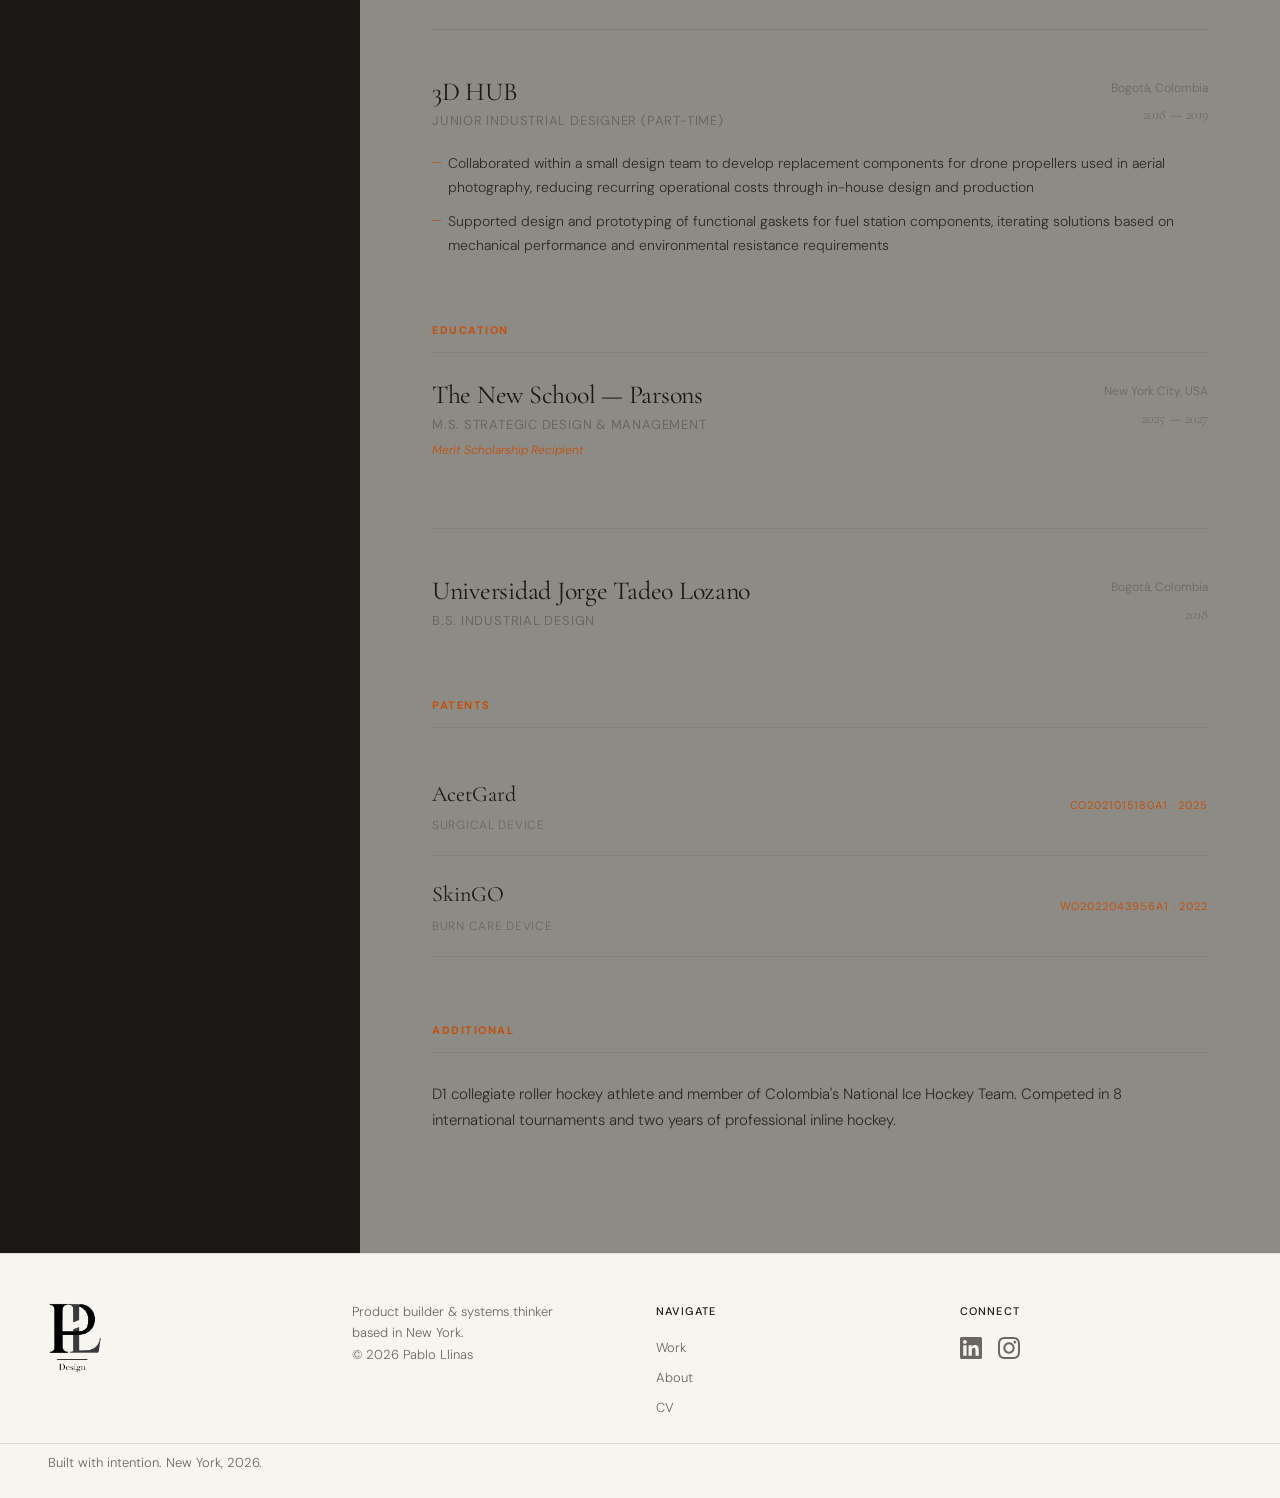
==== commit be18e9ff: "Add projects.html and wire up nav/footer across site - New projects.html — selected work page with 6" ====
--- a/cv.html
+++ b/cv.html
@@ -26,9 +26,10 @@
     </a>
     <nav aria-label="Primary navigation">
       <ul class="nav__links">
-        <li><a href="index.html#work"    class="nav__link">Work</a></li>
         <li><a href="index.html#about"   class="nav__link">About</a></li>
+        <li><a href="projects.html"      class="nav__link">Work</a></li>
         <li><a href="index.html#contact" class="nav__link">Contact</a></li>
+        <li><a href="cv.html"            class="nav__link nav__link--active-page">CV</a></li>
       </ul>
     </nav>
   </header>
--- a/css/style.css
+++ b/css/style.css
@@ -274,6 +274,15 @@
   color: var(--warm-black);
 }
 
+.nav__link--active-page {
+  color: rgba(255, 255, 255, 0.5);
+  pointer-events: none;
+}
+
+.nav--light-bg .nav__link--active-page {
+  color: rgba(26, 24, 20, 0.35);
+}
+
 .nav__cta {
   font-family: var(--font-body);
   font-size: 12px;
--- a/css/cv.css
+++ b/css/cv.css
@@ -84,7 +84,7 @@
 
 .cv-sidebar__name {
   font-family: var(--font-heading);
-  font-size: 42px;
+  font-size: 58px;
   font-weight: 300;
   line-height: 1.05;
   letter-spacing: -0.02em;
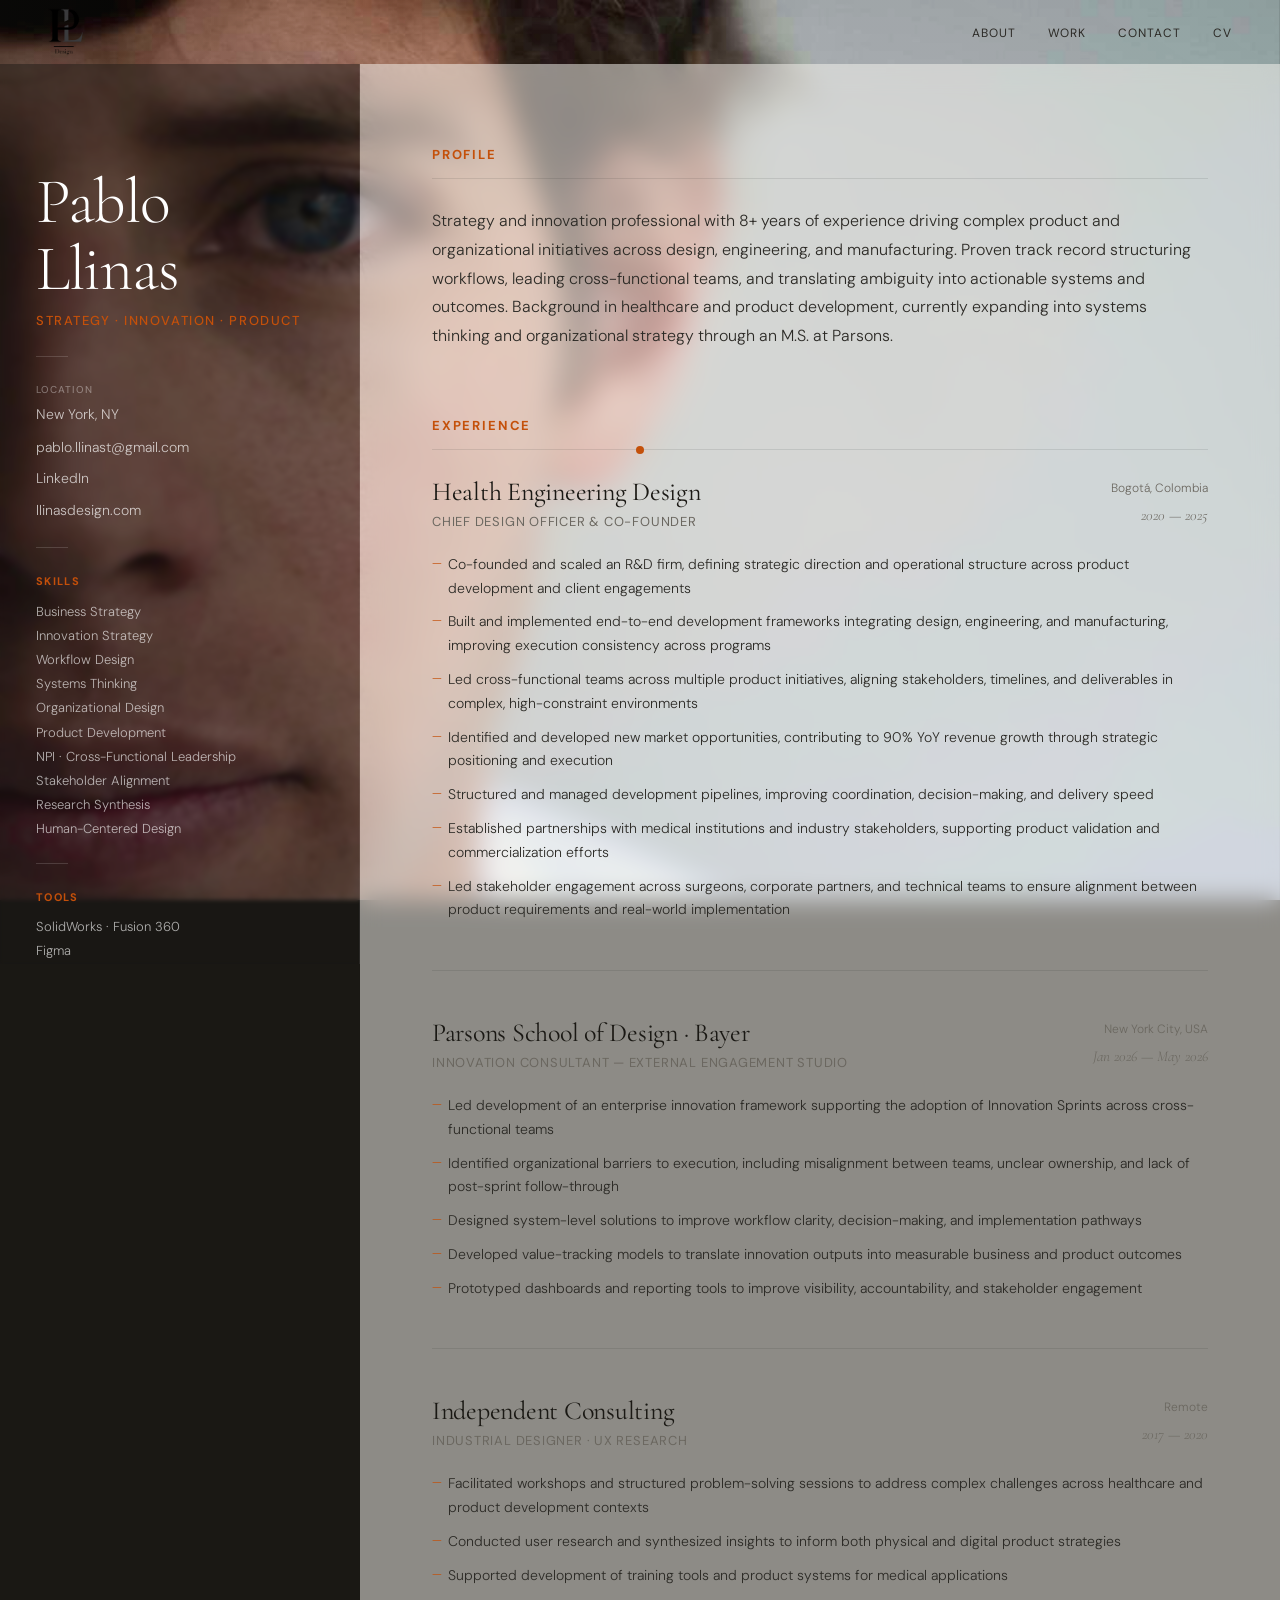
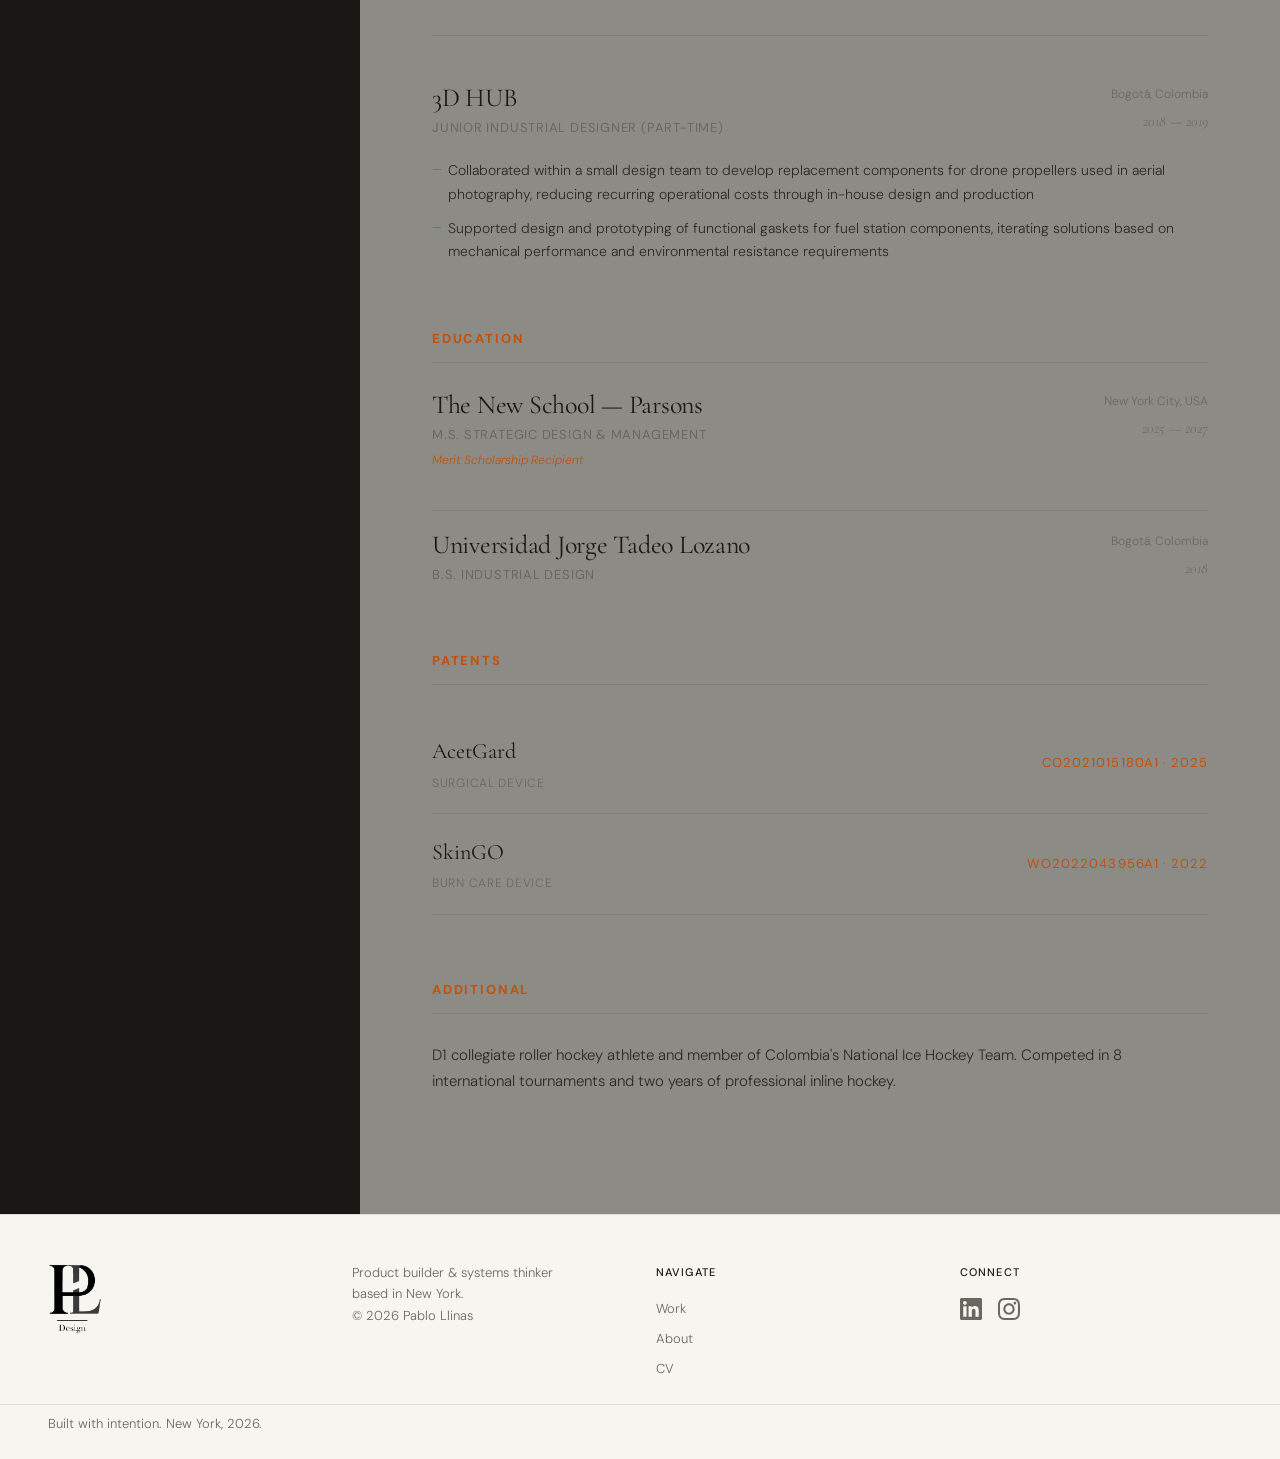
==== commit a37c4fad: "Apply global refinements audit across all pages - Eyebrows globally bumped to 14px (pp-hero, pp-sect" ====
--- a/cv.html
+++ b/cv.html
@@ -214,7 +214,7 @@
       <section class="cv-section">
         <p class="cv-section__eyebrow">Education</p>
 
-        <div class="cv-role">
+        <div class="cv-role cv-role--edu">
           <div class="cv-role__header">
             <div class="cv-role__left">
               <h2 class="cv-role__company">The New School — Parsons</h2>
@@ -228,7 +228,7 @@
           </div>
         </div>
 
-        <div class="cv-role">
+        <div class="cv-role cv-role--edu">
           <div class="cv-role__header">
             <div class="cv-role__left">
               <h2 class="cv-role__company">Universidad Jorge Tadeo Lozano</h2>
--- a/css/style.css
+++ b/css/style.css
@@ -539,7 +539,7 @@
 
 .about__eyebrow {
   font-family: var(--font-body);
-  font-size: 13px;
+  font-size: 14px;
   font-weight: 700;
   text-transform: uppercase;
   letter-spacing: 0.12em;
@@ -640,7 +640,7 @@
 
 .section-eyebrow {
   font-family: var(--font-body);
-  font-size: 13px;
+  font-size: 14px;
   font-weight: 700;
   text-transform: uppercase;
   letter-spacing: 0.12em;
--- a/css/cv.css
+++ b/css/cv.css
@@ -84,7 +84,7 @@
 
 .cv-sidebar__name {
   font-family: var(--font-heading);
-  font-size: 58px;
+  font-size: 64px;
   font-weight: 300;
   line-height: 1.05;
   letter-spacing: -0.02em;
@@ -96,7 +96,7 @@
 
 .cv-sidebar__title {
   font-family: var(--font-body);
-  font-size: 11px;
+  font-size: 13px;
   font-weight: 500;
   text-transform: uppercase;
   letter-spacing: 0.12em;
@@ -132,14 +132,14 @@
 
 .cv-sidebar__contact-value {
   font-family: var(--font-body);
-  font-size: 13px;
+  font-size: 14px;
   font-weight: 300;
   color: rgba(255, 255, 255, 0.70);
 }
 
 .cv-sidebar__contact-link {
   font-family: var(--font-body);
-  font-size: 13px;
+  font-size: 14px;
   font-weight: 300;
   color: rgba(255, 255, 255, 0.70);
   transition: color 0.2s ease;
@@ -153,7 +153,7 @@
 /* Skills / Tools / Languages */
 .cv-sidebar__skills-label {
   font-family: var(--font-body);
-  font-size: 10px;
+  font-size: 11px;
   font-weight: 700;
   text-transform: uppercase;
   letter-spacing: 0.12em;
@@ -169,7 +169,7 @@
 
 .cv-sidebar__skills-list li {
   font-family: var(--font-body);
-  font-size: 12px;
+  font-size: 13px;
   font-weight: 300;
   color: rgba(255, 255, 255, 0.65);
   line-height: 1.4;
@@ -231,7 +231,7 @@
 
 .cv-section__eyebrow {
   font-family: var(--font-body);
-  font-size: 11px;
+  font-size: 13px;
   font-weight: 700;
   text-transform: uppercase;
   letter-spacing: 0.14em;
@@ -264,6 +264,12 @@
 .cv-role:last-child {
   border-bottom: none;
   padding-bottom: 0;
+}
+
+/* Education roles — tighter spacing since no bullet list */
+.cv-role--edu {
+  margin-bottom: 20px;
+  padding-bottom: 20px;
 }
 
 .cv-role__header {
@@ -383,7 +389,7 @@
 
 .cv-patent__number {
   font-family: var(--font-body);
-  font-size: 11px;
+  font-size: 13px;
   font-weight: 400;
   color: var(--accent);
   text-transform: uppercase;
